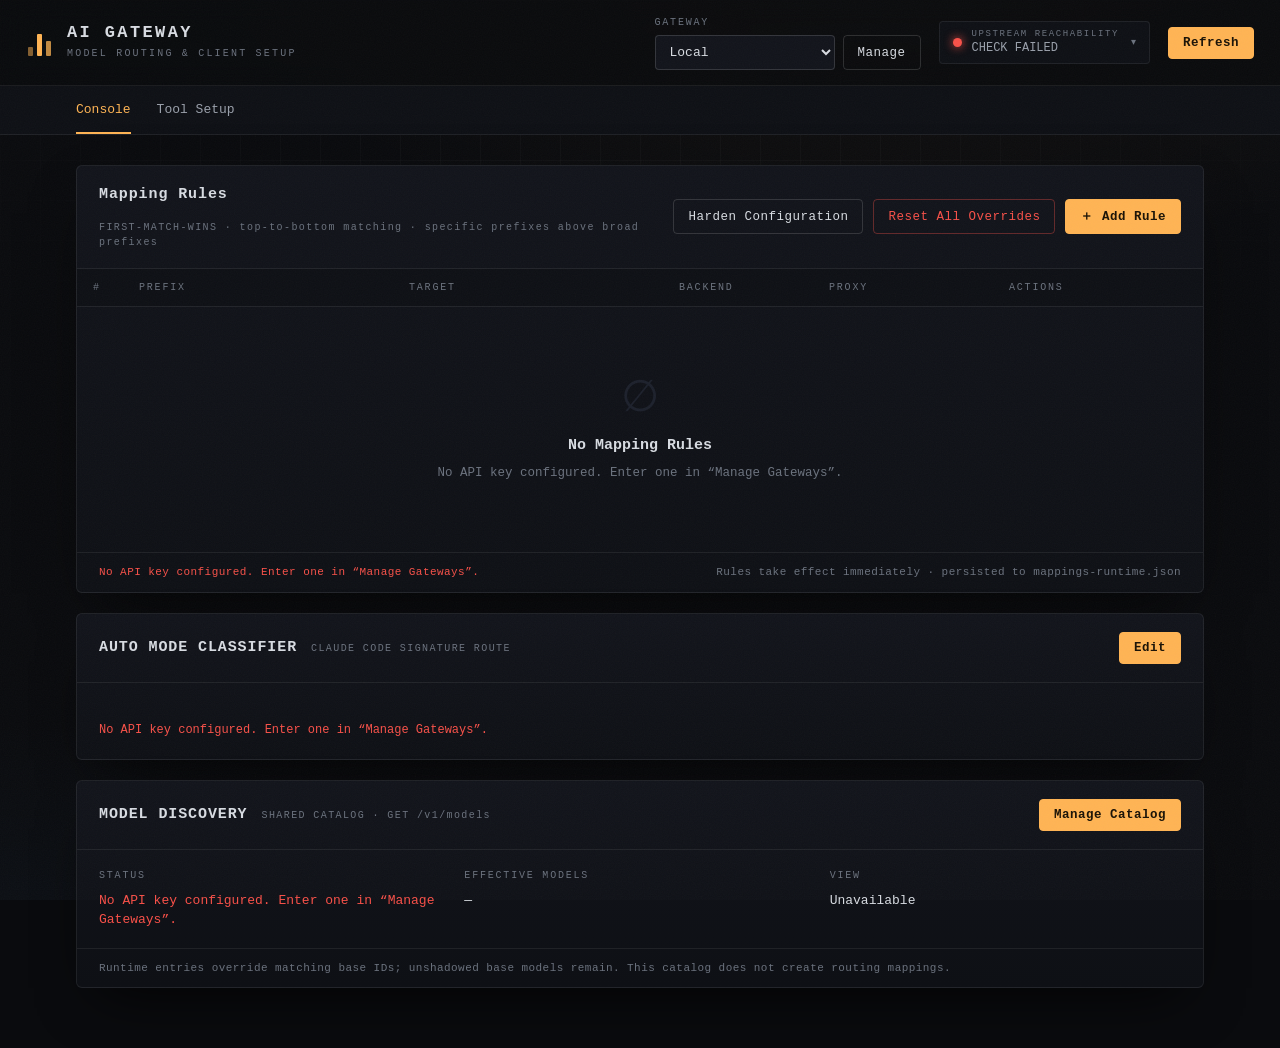
==== index.html @ 93c1cbc1 "feat: add dynamic English tool setup documentation" ====
<!DOCTYPE html>
<html lang="en">
<head>
  <meta charset="UTF-8" />
  <meta name="viewport" content="width=device-width, initial-scale=1.0" />
  <title>AI Gateway · Runtime Mappings</title>
  <link rel="stylesheet" href="styles.css" />
</head>
<body>
  <div class="grain" aria-hidden="true"></div>

  <!-- ══════════════ TOP BAR ══════════════ -->
  <header class="topbar">
    <a class="brand" href="index.html" aria-label="AI Gateway Console">
      <div class="brand-mark" aria-hidden="true">
        <span class="mark-dot"></span><span class="mark-dot"></span><span class="mark-dot"></span>
      </div>
      <div class="brand-text">
        <span class="brand-title">AI&nbsp;GATEWAY</span>
        <span class="brand-sub">MODEL ROUTING &amp; CLIENT SETUP</span>
      </div>
    </a>

    <div class="topbar-right">
      <div class="gw-field">
        <label class="field-label" for="gateway-select">GATEWAY</label>
        <div class="gw-control">
          <select id="gateway-select" aria-label="Current gateway"></select>
          <button id="manage-gateways-btn" class="btn btn-ghost" title="Manage gateway list">Manage</button>
        </div>
      </div>

      <div class="health" id="health" title="Click to view backend network reachability">
        <span class="led led-idle" id="health-led"></span>
        <div class="health-meta">
          <span class="health-label">UPSTREAM REACHABILITY</span>
          <span class="health-text" id="health-text">—</span>
        </div>
        <span class="health-chevron" aria-hidden="true">▾</span>
      </div>

      <button id="refresh-btn" class="btn btn-primary" title="Reload rules and health status">Refresh</button>
    </div>
  </header>

  <nav class="site-nav" aria-label="Main navigation">
    <div class="site-nav-links">
      <a href="index.html" aria-current="page">Console</a>
      <a href="tool-setup.html">Tool Setup</a>
    </div>
  </nav>

  <!-- ══════════════ MAIN ══════════════ -->
  <main class="wrap">
    <section class="panel">
      <div class="panel-head">
        <div class="panel-title">
          <h2>Mapping Rules</h2>
          <span class="panel-hint">FIRST-MATCH-WINS · top-to-bottom matching · specific prefixes above broad prefixes</span>
        </div>
        <div class="panel-actions">
          <button id="harden-btn" class="btn btn-ghost" title="Export the current effective rules as an appsettings snippet for the base configuration">Harden Configuration</button>
          <button id="reset-btn" class="btn btn-danger-ghost" title="Clear all runtime overrides and fall back to base defaults">Reset All Overrides</button>
          <button id="add-btn" class="btn btn-primary">＋ Add Rule</button>
        </div>
      </div>

      <div class="table-wrap">
        <table class="rules-table">
          <thead>
            <tr>
              <th class="col-idx">#</th>
              <th class="col-prefix">PREFIX</th>
              <th class="col-target">TARGET</th>
              <th class="col-backend">BACKEND</th>
              <th class="col-proxy">PROXY</th>
              <th class="col-actions">ACTIONS</th>
            </tr>
          </thead>
          <tbody id="rules-body"></tbody>
        </table>

        <div class="empty" id="empty-state" hidden>
          <div class="empty-glyph" aria-hidden="true">∅</div>
          <p class="empty-title">No Mapping Rules</p>
          <p class="empty-sub" id="empty-sub">Click “Add Rule” to begin, or select / add a gateway in the top-right corner.</p>
        </div>
      </div>

      <footer class="panel-foot">
        <span id="foot-status">Disconnected</span>
        <span class="foot-note">Rules take effect immediately · persisted to mappings-runtime.json</span>
      </footer>
    </section>

    <section class="panel classifier-panel">
      <div class="panel-head">
        <div class="panel-title">
          <h2>AUTO MODE CLASSIFIER</h2>
          <span class="panel-hint">CLAUDE CODE SIGNATURE ROUTE</span>
        </div>
        <div class="panel-actions">
          <button id="classifier-reset-btn" class="btn btn-ghost" hidden>Restore Default</button>
          <button id="classifier-edit-btn" class="btn btn-primary">Edit</button>
        </div>
      </div>
      <div class="classifier-body" id="classifier-body">
        <div class="classifier-loading">Loading…</div>
      </div>
    </section>

    <section class="panel model-discovery-panel" aria-labelledby="model-discovery-panel-title">
      <div class="panel-head">
        <div class="panel-title">
          <h2 id="model-discovery-panel-title">MODEL DISCOVERY</h2>
          <span class="panel-hint">SHARED CATALOG · GET /v1/models</span>
        </div>
        <button id="model-discovery-btn" class="btn btn-primary">Manage Catalog</button>
      </div>
      <div class="model-discovery-summary" id="model-discovery-summary" aria-live="polite">
        <div class="model-discovery-metric">
          <span class="field-label">STATUS</span>
          <span id="model-discovery-summary-status" class="model-discovery-state loading">Loading…</span>
        </div>
        <div class="model-discovery-metric">
          <span class="field-label">EFFECTIVE MODELS</span>
          <span id="model-discovery-summary-count" class="model-discovery-value">—</span>
        </div>
        <div class="model-discovery-metric">
          <span class="field-label">VIEW</span>
          <span id="model-discovery-summary-source" class="model-discovery-value">Loading</span>
        </div>
      </div>
      <footer class="panel-foot">
        <span id="model-discovery-summary-note">Runtime entries override matching base IDs; unshadowed base models remain. This catalog does not create routing mappings.</span>
      </footer>
    </section>
  </main>

  <!-- ══════════════ CLASSIFIER MODAL ══════════════ -->
  <div class="modal" id="classifier-modal" hidden>
    <div class="modal-backdrop" data-close="classifier-modal"></div>
    <div class="modal-card" role="dialog" aria-modal="true" aria-labelledby="classifier-modal-title">
      <div class="modal-head">
        <h3 id="classifier-modal-title">Edit Auto Mode Classifier</h3>
        <button class="modal-close" data-close="classifier-modal" aria-label="Close">×</button>
      </div>
      <form id="classifier-form" novalidate>
        <div class="form-field">
          <label class="field-label" for="f-classifier-target">TARGET</label>
          <input id="f-classifier-target" type="text" autocomplete="off" spellcheck="false"
                 placeholder="e.g. deepseek/deepseek-v4-flash" />
          <p class="field-hint">Enter the classifier route model. Leave blank to disable the independent classifier route.</p>
        </div>
        <div class="form-field">
          <label class="field-label" for="f-classifier-backend">BACKEND</label>
          <select id="f-classifier-backend" aria-label="Classifier backend"></select>
          <p class="field-hint">Choose the named backend that receives classifier requests.</p>
        </div>
        <div class="form-field">
          <label class="field-label" for="f-classifier-proxy">PROXY SERVER</label>
          <select id="f-classifier-proxy" aria-label="Classifier proxy server"></select>
          <p class="field-hint">Inherit leaves the proxy undecided; Direct explicitly disables proxy inheritance; a selected name uses that proxy.</p>
        </div>
        <div class="form-error" id="classifier-form-error" hidden></div>
        <div class="modal-actions">
          <button type="button" class="btn btn-ghost" data-close="classifier-modal">Cancel</button>
          <button type="submit" class="btn btn-primary" id="classifier-submit">Save</button>
        </div>
      </form>
    </div>
  </div>

  <!-- ══════════════ MODEL DISCOVERY MODAL ══════════════ -->
  <div class="modal" id="model-discovery-modal" hidden>
    <div class="modal-backdrop" data-close="model-discovery-modal"></div>
    <div class="modal-card modal-wide model-discovery-card" role="dialog" aria-modal="true" aria-labelledby="model-discovery-title">
      <div class="modal-head">
        <h3 id="model-discovery-title">Model Discovery Catalog</h3>
        <button class="modal-close" data-close="model-discovery-modal" aria-label="Close">×</button>
      </div>
      <div class="model-discovery-body">
        <div class="model-discovery-toolbar">
          <div>
            <span class="field-label">MODEL DISCOVERY</span>
            <p class="field-hint">Manage the shared model catalog returned by <code>GET /v1/models</code>.</p>
          </div>
          <label class="toggle-field" for="model-discovery-enabled">
            <input id="model-discovery-enabled" type="checkbox" />
            <span>Enabled</span>
          </label>
        </div>
        <div class="model-discovery-status" id="model-discovery-status" role="status" hidden></div>
        <div class="form-error" id="model-discovery-error" role="alert" hidden></div>
        <div class="model-discovery-list" id="model-discovery-list"></div>
        <button type="button" class="btn btn-ghost model-discovery-add" id="model-discovery-add">＋ Add Model</button>
        <p class="model-discovery-note">Saving this list stores every displayed model as a runtime entry. Runtime entries override matching base IDs (case-insensitive); removing a row here does not hide a matching base model. Later base-config changes to listed IDs will be masked until you restore the base configuration. Model discovery does not create routing mappings.</p>
        <p class="model-discovery-note">Created at uses your local date and time (<code>YYYY-MM-DDTHH:mm</code>). Use the picker or enter the value manually. Leave it blank to use the current date and time when saving.</p>
      </div>
      <div class="modal-actions model-discovery-actions">
        <button type="button" class="btn btn-danger-ghost" id="model-discovery-restore">Restore Base Configuration</button>
        <div class="model-discovery-action-right">
          <button type="button" class="btn btn-ghost" data-close="model-discovery-modal">Cancel</button>
          <button type="button" class="btn btn-primary" id="model-discovery-save">Save Catalog</button>
        </div>
      </div>
    </div>
  </div>

  <!-- ══════════════ RULE MODAL (Add / Edit) ══════════════ -->
  <div class="modal" id="rule-modal" hidden>
    <div class="modal-backdrop" data-close="rule-modal"></div>
    <div class="modal-card" role="dialog" aria-modal="true" aria-labelledby="rule-modal-title">
      <div class="modal-head">
        <h3 id="rule-modal-title">Add Rule</h3>
        <button class="modal-close" data-close="rule-modal" aria-label="Close">×</button>
      </div>
      <form id="rule-form" novalidate>
        <div class="form-field">
          <label class="field-label" for="f-prefix">PREFIX <span class="req">*</span></label>
          <input id="f-prefix" name="prefix" type="text" autocomplete="off" spellcheck="false"
                 placeholder="claude-haiku" />
          <p class="field-hint">Model name prefix, case-insensitive; leave blank to match everything (catch-all, must be last).</p>
        </div>
        <div class="form-field">
          <label class="field-label" for="f-target">TARGET</label>
          <input id="f-target" name="target" type="text" autocomplete="off" spellcheck="false"
                 placeholder="deepseek/deepseek-v4-pro (leave blank = no rewrite)" />
          <p class="field-hint">Target model name to rewrite; leave blank to match the prefix without changing the original model name.</p>
        </div>
        <div class="form-field">
          <label class="field-label" for="f-backend">BACKEND</label>
          <select id="f-backend" name="backend" aria-label="Mapping backend"></select>
          <p class="field-hint">Choose a named backend. If omitted by the backend, the effective default is openrouter.</p>
        </div>
        <div class="form-field">
          <label class="field-label" for="f-proxy">PROXY SERVER</label>
          <select id="f-proxy" name="proxyServer" aria-label="Mapping proxy server"></select>
          <p class="field-hint">Inherit leaves the proxy undecided; Direct explicitly disables proxy inheritance; a selected name must exist in the ProxyServers configuration.</p>
        </div>
        <div class="form-field">
          <label class="field-label" for="f-index">Position INDEX</label>
          <input id="f-index" name="index" type="number" min="1" step="1" autocomplete="off"
                 inputmode="numeric" placeholder="Leave blank = keep position / append to end" />
          <p class="field-hint" id="f-index-hint">1-based, corresponding to the # column; enter a number to move the rule there when saved. First-match-wins applies top to bottom: put a more specific Prefix before a broader Prefix. An empty prefix (catch-all) is always placed last.</p>
        </div>
        <div class="form-error" id="rule-form-error" hidden></div>
        <div class="modal-actions">
          <button type="button" class="btn btn-ghost" data-close="rule-modal">Cancel</button>
          <button type="submit" class="btn btn-primary" id="rule-submit">Save</button>
        </div>
      </form>
    </div>
  </div>

  <!-- ══════════════ GATEWAY MODAL ══════════════ -->
  <div class="modal" id="gateway-modal" hidden>
    <div class="modal-backdrop" data-close="gateway-modal"></div>
    <div class="modal-card modal-wide" role="dialog" aria-modal="true" aria-labelledby="gateway-modal-title">
      <div class="modal-head">
        <h3 id="gateway-modal-title">Manage Gateways</h3>
        <button class="modal-close" data-close="gateway-modal" aria-label="Close">×</button>
      </div>

      <div class="gw-list" id="gw-list"></div>

      <div class="gw-form" id="gw-form">
        <div class="gw-form-row">
          <div class="form-field">
            <label class="field-label" for="g-name">Name</label>
            <input id="g-name" type="text" autocomplete="off" placeholder="Local development" />
          </div>
          <div class="form-field gw-url">
            <label class="field-label" for="g-baseUrl">BASE URL</label>
            <input id="g-baseUrl" type="text" autocomplete="off" spellcheck="false"
                   placeholder="http://localhost:4000" />
          </div>
        </div>
        <div class="form-field">
          <label class="field-label" for="g-apiKey">API KEY (x-admin-key)</label>
          <input id="g-apiKey" type="password" autocomplete="off" placeholder="sk-admin-xxx" />
        </div>
        <div class="form-error" id="gw-form-error" hidden></div>
        <div class="modal-actions">
          <button type="button" class="btn btn-ghost" id="gw-cancel-edit" hidden>Cancel Edit</button>
          <button type="button" class="btn btn-primary" id="gw-save">Save Gateway</button>
        </div>
      </div>
    </div>
  </div>

  <!-- ══════════════ CONFIRM MODAL ══════════════ -->
  <div class="modal" id="confirm-modal" hidden>
    <div class="modal-backdrop" data-close="confirm-modal"></div>
    <div class="modal-card" role="alertdialog" aria-modal="true" aria-labelledby="confirm-title">
      <div class="modal-head">
        <h3 id="confirm-title">Confirm Action</h3>
        <button class="modal-close" data-close="confirm-modal" aria-label="Close">×</button>
      </div>
      <p class="confirm-body" id="confirm-body"></p>
      <div class="modal-actions">
        <button type="button" class="btn btn-ghost" data-close="confirm-modal">Cancel</button>
        <button type="button" class="btn btn-danger" id="confirm-ok">Confirm</button>
      </div>
    </div>
  </div>

  <!-- ══════════════ HARDEN MODAL (Export base snippet) ══════════════ -->
  <div class="modal" id="harden-modal" hidden>
    <div class="modal-backdrop" data-close="harden-modal"></div>
    <div class="modal-card modal-wide" role="dialog" aria-modal="true" aria-labelledby="harden-title">
      <div class="modal-head">
        <h3 id="harden-title">Harden Configuration · ModelMapping</h3>
        <button class="modal-close" data-close="harden-modal" aria-label="Close">×</button>
      </div>
      <div class="harden-body">
        <p class="harden-hint" id="harden-hint-json">Paste the complete configuration below into <code>appsettings.json</code>. It includes <code>ModelMapping</code>, <code>Classifier</code>, and the selected gateway’s complete effective <code>ModelDiscovery</code> catalog. After restarting the gateway, it becomes the base default. Then use “Reset All Overrides” on the main panel to clear runtime settings.</p>
        <p class="harden-hint" id="harden-hint-env" hidden>Paste the complete snippet below into the docker-compose service’s <code>environment:</code> section. It includes <code>ModelMapping__Rules__*</code>, <code>Classifier__Target/Backend/ProxyServer</code>, and <code>ModelDiscovery__Enabled</code> / <code>ModelDiscovery__Models__*</code>. Restart the container to apply it.</p>
        <div class="seg" role="tablist" aria-label="Configuration format">
          <button type="button" class="seg-btn active" id="harden-fmt-json" aria-pressed="true">appsettings.json</button>
          <button type="button" class="seg-btn" id="harden-fmt-env" aria-pressed="false">docker-compose env</button>
        </div>
        <textarea id="harden-output" class="harden-output" readonly spellcheck="false" aria-label="Exported configuration snippet"></textarea>
      </div>
      <div class="modal-actions">
        <button type="button" class="btn btn-ghost" data-close="harden-modal">Close</button>
        <button type="button" class="btn btn-ghost" id="harden-copy">Copy</button>
        <button type="button" class="btn btn-primary" id="harden-download">Download .json</button>
      </div>
    </div>
  </div>

  <!-- ══════════════ UPSTREAM REACHABILITY MODAL ══════════════ -->
  <div class="modal" id="proxy-modal" hidden>
    <div class="modal-backdrop" data-close="proxy-modal"></div>
    <div class="modal-card modal-wide" role="dialog" aria-modal="true" aria-labelledby="proxy-modal-title">
      <div class="modal-head">
        <h3 id="proxy-modal-title">Upstream Network Reachability</h3>
        <button class="modal-close" data-close="proxy-modal" aria-label="Close">×</button>
      </div>
      <div class="proxy-body">
        <p class="health-note">Each configured backend is checked independently with an HTTP HEAD request. Any HTTP response means the upstream is network-reachable; this does not verify credentials, API compatibility, model availability, or inference.</p>
        <section class="health-section" aria-labelledby="backend-health-title">
          <h4 id="backend-health-title">Backend Upstreams</h4>
          <div class="health-error" id="backend-health-error" role="status" hidden></div>
          <div class="health-table-wrap">
            <table class="rules-table proxy-table backend-health-table">
              <thead>
                <tr>
                  <th>BACKEND</th>
                  <th>UPSTREAM URL</th>
                  <th class="col-status">NETWORK</th>
                  <th class="col-latency">LATENCY</th>
                  <th class="col-error">ERROR</th>
                </tr>
              </thead>
              <tbody id="backend-health-body"></tbody>
            </table>
          </div>
          <div class="empty" id="backend-health-empty" hidden>
            <p class="empty-title">No backend results</p>
            <p class="empty-sub" id="backend-health-empty-sub">No backends are configured for network reachability checks.</p>
          </div>
        </section>
        <section class="health-section proxy-health-section" aria-labelledby="proxy-health-title">
          <h4 id="proxy-health-title">Proxy Server Health</h4>
          <p class="health-note">Independent connectivity checks for configured ProxyServers; these results are separate from backend upstream reachability.</p>
          <div class="health-table-wrap">
            <table class="rules-table proxy-table">
              <thead>
                <tr>
                  <th>Name</th>
                  <th class="col-status">STATUS</th>
                  <th class="col-latency">LATENCY</th>
                  <th class="col-error">ERROR</th>
                </tr>
              </thead>
              <tbody id="proxy-body"></tbody>
            </table>
          </div>
          <div class="empty" id="proxy-empty" hidden>
            <div class="empty-glyph" aria-hidden="true">∅</div>
            <p class="empty-title">No proxy servers to test</p>
            <p class="empty-sub" id="proxy-empty-sub"></p>
          </div>
        </section>
      </div>
      <div class="modal-actions">
        <button type="button" class="btn btn-ghost" data-close="proxy-modal">Close</button>
        <button type="button" class="btn btn-primary" id="proxy-refresh-btn">Test Again</button>
      </div>
    </div>
  </div>

  <!-- ══════════════ TOASTS ══════════════ -->
  <div class="toast-stack" id="toast-stack" aria-live="polite"></div>

  <script type="module" src="app.js"></script>
</body>
</html>
---- styles.css ----
/* ═══════════════════════════════════════════════════════════
   AI GATEWAY · RUNTIME MAPPING CONSOLE
   Dark industrial control-panel theme · zero-dependency
   ═══════════════════════════════════════════════════════════ */

:root {
  color-scheme: dark;
  /* palette */
  --bg:            #0a0b0e;
  --bg-elev:       #0e1015;
  --panel:         #12141b;
  --panel-2:       #171a23;
  --panel-3:       #1d212c;
  --border:        rgba(255, 255, 255, 0.07);
  --border-strong: rgba(255, 255, 255, 0.14);

  --text:      #d8dce2;
  --text-dim:  #9aa0ab;
  --muted:     #6b727e;

  --amber:      #ffb454;
  --amber-deep: #f59e0b;
  --amber-dim:  rgba(255, 180, 84, 0.12);
  --green:      #3fb950;
  --green-dim:  rgba(63, 185, 80, 0.14);
  --red:        #f85149;
  --red-dim:    rgba(248, 81, 73, 0.14);
  --blue:       #58a6ff;

  /* type */
  --mono: "JetBrains Mono", "Cascadia Code", "IBM Plex Mono", "SF Mono",
          Consolas, "Liberation Mono", Menlo, monospace;

  --radius: 6px;
  --radius-sm: 4px;
  --gap: 20px;

  --shadow: 0 24px 60px -24px rgba(0, 0, 0, 0.9);
}

* { box-sizing: border-box; }

html, body {
  margin: 0;
  padding: 0;
  height: 100%;
}

body {
  background: var(--bg);
  color: var(--text);
  font-family: var(--mono);
  font-size: 14px;
  line-height: 1.5;
  -webkit-font-smoothing: antialiased;
  text-rendering: optimizeLegibility;
  overflow-x: hidden;
}

/* ── atmosphere: grid + grain ─────────────────────────────── */
body::before {
  content: "";
  position: fixed;
  inset: 0;
  z-index: -2;
  background:
    radial-gradient(1200px 600px at 70% -10%, rgba(255, 180, 84, 0.05), transparent 60%),
    radial-gradient(900px 500px at 0% 110%, rgba(88, 166, 255, 0.04), transparent 55%),
    var(--bg);
}

body::after {
  content: "";
  position: fixed;
  inset: 0;
  z-index: -1;
  pointer-events: none;
  background-image:
    linear-gradient(rgba(255, 255, 255, 0.022) 1px, transparent 1px),
    linear-gradient(90deg, rgba(255, 255, 255, 0.022) 1px, transparent 1px);
  background-size: 40px 40px;
  mask-image: radial-gradient(ellipse 90% 70% at 50% 0%, #000 30%, transparent 80%);
}

.grain {
  position: fixed;
  inset: 0;
  z-index: 100;
  pointer-events: none;
  opacity: 0.035;
  background-image: url("data:image/svg+xml,%3Csvg xmlns='http://www.w3.org/2000/svg' width='160' height='160'%3E%3Cfilter id='n'%3E%3CfeTurbulence type='fractalNoise' baseFrequency='0.85' numOctaves='2' stitchTiles='stitch'/%3E%3C/filter%3E%3Crect width='100%25' height='100%25' filter='url(%23n)'/%3E%3C/svg%3E");
}

/* ══════════════ TOP BAR ══════════════ */
.topbar {
  min-height: 86px;
  position: sticky;
  top: 0;
  z-index: 20;
  display: flex;
  align-items: center;
  justify-content: space-between;
  gap: var(--gap);
  padding: 14px 26px;
  background: rgba(10, 11, 14, 0.82);
  backdrop-filter: blur(12px);
  border-bottom: 1px solid var(--border);
}

.brand { display: flex; align-items: center; gap: 14px; color: var(--text); text-decoration: none; }
.brand-text { display: flex; flex-direction: column; gap: 3px; }
.page-context { font-size: 12px; color: var(--text-dim); }

/* Page navigation is separate from gateway-specific actions. */
.site-nav {
  background: var(--bg-elev);
  border-bottom: 1px solid var(--border);
}
.site-nav-links {
  display: flex;
  gap: 26px;
  max-width: 1180px;
  margin: 0 auto;
  padding: 0 26px;
}
.site-nav a {
  display: block;
  padding: 14px 0 12px;
  border-bottom: 2px solid transparent;
  color: var(--text-dim);
  font-size: 13px;
  text-decoration: none;
}
.site-nav a:hover { color: var(--text); }
.site-nav a[aria-current="page"] { color: var(--amber); border-bottom-color: var(--amber); }
.site-nav a:focus-visible, .brand:focus-visible { outline: 2px solid var(--amber); outline-offset: 4px; }

.brand-mark {
  display: grid;
  grid-template-columns: repeat(3, 5px);
  gap: 4px;
  align-items: end;
  height: 26px;
  padding: 0 2px;
}
.mark-dot {
  width: 5px;
  height: 5px;
  border-radius: 1px;
  background: var(--amber);
}
.mark-dot:nth-child(1) { height: 9px; opacity: 0.5; }
.mark-dot:nth-child(2) { height: 22px; }
.mark-dot:nth-child(3) { height: 15px; opacity: 0.75; }

.brand-title {
  margin: 0;
  font-size: 17px;
  font-weight: 700;
  letter-spacing: 0.14em;
  line-height: 1.1;
}
.brand-sub {
  font-size: 10px;
  letter-spacing: 0.22em;
  color: var(--muted);
}

.topbar-right { display: flex; align-items: center; gap: 18px; flex-wrap: wrap; }

.gw-field { display: flex; flex-direction: column; gap: 5px; }
.gw-control { display: flex; gap: 8px; }

.field-label {
  font-size: 10px;
  letter-spacing: 0.18em;
  color: var(--muted);
  text-transform: uppercase;
}
.req { color: var(--amber); }

select, input {
  font-family: var(--mono);
  font-size: 13px;
  color: var(--text);
  background: var(--panel);
  border: 1px solid var(--border-strong);
  border-radius: var(--radius-sm);
  padding: 8px 10px;
  outline: none;
  transition: border-color 0.15s ease, box-shadow 0.15s ease, background 0.15s ease;
}
select:hover, input:hover { border-color: rgba(255, 255, 255, 0.24); }
select:focus, input:focus {
  border-color: var(--amber);
  box-shadow: 0 0 0 3px var(--amber-dim);
}
input::placeholder { color: var(--muted); }

#gateway-select { min-width: 180px; cursor: pointer; }

/* ── buttons ── */
.btn {
  font-family: var(--mono);
  font-size: 12.5px;
  letter-spacing: 0.04em;
  padding: 8px 14px;
  border-radius: var(--radius-sm);
  border: 1px solid var(--border-strong);
  background: var(--panel-2);
  color: var(--text);
  cursor: pointer;
  white-space: nowrap;
  transition: transform 0.08s ease, background 0.15s ease, border-color 0.15s ease, color 0.15s ease;
}
.btn:hover { border-color: rgba(255, 255, 255, 0.3); background: var(--panel-3); }
.btn:active { transform: translateY(1px); }
.btn:disabled { opacity: 0.4; cursor: not-allowed; }

.btn-primary {
  background: var(--amber);
  border-color: var(--amber);
  color: #1a1206;
  font-weight: 600;
}
.btn-primary:hover { background: #ffc273; border-color: #ffc273; }

.btn-ghost { background: transparent; }

.btn-danger {
  background: var(--red);
  border-color: var(--red);
  color: #fff;
  font-weight: 600;
}
.btn-danger:hover { background: #ff6a63; border-color: #ff6a63; }

.btn-danger-ghost {
  background: transparent;
  color: var(--red);
  border-color: rgba(248, 81, 73, 0.35);
}
.btn-danger-ghost:hover { background: var(--red-dim); border-color: var(--red); }

/* ── health LED ── */
.health {
  display: flex;
  align-items: center;
  gap: 10px;
  padding: 7px 13px;
  border: 1px solid var(--border);
  border-radius: var(--radius-sm);
  background: var(--bg-elev);
  cursor: pointer;
  transition: border-color 0.15s ease, background 0.15s ease;
}
.health:hover { border-color: var(--amber); background: var(--panel); }
.health-meta { display: flex; flex-direction: column; line-height: 1.25; }
.health-label { font-size: 9px; letter-spacing: 0.18em; color: var(--muted); }
.health-text { font-size: 12px; color: var(--text-dim); }
.health-chevron { color: var(--muted); font-size: 10px; margin-left: 2px; transition: color 0.15s ease; }
.health:hover .health-chevron { color: var(--amber); }

.led {
  width: 9px;
  height: 9px;
  border-radius: 50%;
  background: var(--muted);
  box-shadow: 0 0 0 0 rgba(0, 0, 0, 0);
  flex: 0 0 auto;
}
.led-idle { background: var(--muted); }
.led-ok {
  background: var(--green);
  box-shadow: 0 0 10px 0 var(--green);
}
.led-bad {
  background: var(--red);
  box-shadow: 0 0 10px 0 var(--red);
  animation: ledPulse 1.2s ease-in-out infinite;
}
@keyframes ledPulse { 50% { opacity: 0.35; } }

/* ══════════════ MAIN PANEL ══════════════ */
.wrap {
  max-width: 1180px;
  margin: 0 auto;
  padding: 30px 26px 60px;
  animation: fadeUp 0.5s ease both;
}

.panel {
  background: linear-gradient(180deg, var(--panel), var(--bg-elev));
  border: 1px solid var(--border);
  border-radius: var(--radius);
  box-shadow: var(--shadow);
  overflow: hidden;
}

.panel-head {
  display: flex;
  align-items: center;
  justify-content: space-between;
  gap: 16px;
  padding: 18px 22px;
  border-bottom: 1px solid var(--border);
}
.panel-title { display: flex; align-items: baseline; gap: 14px; flex-wrap: wrap; }
.panel-title h2 { margin: 0; font-size: 15px; font-weight: 600; letter-spacing: 0.06em; }
.panel-hint { font-size: 10px; letter-spacing: 0.14em; color: var(--muted); }
.panel-actions { display: flex; gap: 10px; }

/* ── classifier ── */
.classifier-panel { margin-top: 20px; }
.model-discovery-panel { margin-top: 20px; }
.classifier-body { padding: 20px 22px; }
.classifier-status { display: inline-flex; align-items: center; gap: 9px; font-size: 11px; letter-spacing: 0.14em; }
.classifier-status.enabled { color: var(--green); }
.classifier-status.disabled { color: var(--muted); }
.classifier-grid { display: grid; grid-template-columns: repeat(4, minmax(0, 1fr)); gap: 16px; margin-top: 18px; }
.classifier-item { min-width: 0; }
.classifier-value { margin-top: 6px; color: var(--text); overflow-wrap: anywhere; }
.classifier-item:nth-child(2) .classifier-value { color: var(--blue); }
.classifier-note, .classifier-loading, .classifier-error { margin: 18px 0 0; color: var(--muted); font-size: 12px; }
.classifier-error { color: var(--red); }

/* ── table ── */
.table-wrap { position: relative; }
.rules-table { width: 100%; border-collapse: collapse; }

.rules-table thead th {
  position: sticky;
  top: 0;
  text-align: left;
  font-size: 10px;
  letter-spacing: 0.18em;
  color: var(--muted);
  font-weight: 500;
  padding: 11px 16px;
  background: var(--bg-elev);
  border-bottom: 1px solid var(--border);
}
.rules-table tbody td {
  padding: 13px 16px;
  border-bottom: 1px solid var(--border);
  vertical-align: middle;
}
.rules-table tbody tr:last-child td { border-bottom: none; }

.rules-table tbody tr {
  animation: fadeUp 0.35s ease both;
  transition: background 0.12s ease;
}
.rules-table tbody tr:hover { background: rgba(255, 255, 255, 0.025); }

.col-idx { width: 46px; color: var(--muted); }
.col-actions { width: 210px; text-align: right; }
.col-backend { width: 150px; color: var(--amber); }
.col-proxy { width: 180px; }

.cell-prefix {
  font-weight: 600;
  color: var(--text);
  letter-spacing: 0.02em;
}
.cell-target { color: var(--blue); }
.cell-mono { font-family: var(--mono); font-size: 13px; }

.proxy-none { color: var(--muted); }

.badge {
  display: inline-block;
  font-size: 10px;
  letter-spacing: 0.1em;
  padding: 2px 7px;
  border-radius: 3px;
  border: 1px solid;
  vertical-align: 1px;
}
.badge-catchall { color: var(--amber); border-color: rgba(255, 180, 84, 0.4); background: var(--amber-dim); }

/* row actions */
.row-actions { display: flex; gap: 8px; justify-content: flex-end; }
.link-btn {
  font-family: var(--mono);
  font-size: 12.5px;
  background: none;
  border: none;
  color: var(--text-dim);
  cursor: pointer;
  padding: 3px 6px;
  border-radius: 3px;
  transition: color 0.12s ease, background 0.12s ease;
}
.link-btn:hover { color: var(--amber); background: var(--amber-dim); }
.link-btn.danger:hover { color: var(--red); background: var(--red-dim); }

/* row reorder controls */
.reorder-group { display: inline-flex; gap: 2px; }
.reorder-btn {
  font-family: var(--mono);
  font-size: 12px;
  line-height: 1;
  background: none;
  border: none;
  color: var(--muted);
  cursor: pointer;
  padding: 3px 5px;
  border-radius: 3px;
  transition: color 0.12s ease, background 0.12s ease;
}
.reorder-btn:hover:not(:disabled) { color: var(--amber); background: var(--amber-dim); }
.reorder-btn:disabled { opacity: 0.22; cursor: not-allowed; }

/* ── empty state ── */
.empty { text-align: center; padding: 70px 20px; }
.empty-glyph {
  font-size: 44px;
  color: var(--panel-3);
  line-height: 1;
  margin-bottom: 14px;
}
.empty-title { margin: 0 0 6px; font-size: 15px; font-weight: 600; }
.empty-sub { margin: 0; font-size: 12.5px; color: var(--muted); }

/* ── panel foot ── */
.panel-foot {
  display: flex;
  align-items: center;
  justify-content: space-between;
  gap: 14px;
  padding: 11px 22px;
  border-top: 1px solid var(--border);
  font-size: 11px;
  color: var(--muted);
  letter-spacing: 0.04em;
}
#foot-status { color: var(--text-dim); }
#foot-status.online { color: var(--green); }
#foot-status.offline { color: var(--red); }

/* ══════════════ MODALS ══════════════ */
.modal { position: fixed; inset: 0; z-index: 60; display: flex; align-items: center; justify-content: center; padding: 20px; }
.modal[hidden] { display: none; }

.modal-backdrop {
  position: absolute;
  inset: 0;
  background: rgba(4, 5, 8, 0.72);
  backdrop-filter: blur(4px);
  animation: fadeIn 0.18s ease both;
}

.modal-card {
  position: relative;
  width: 460px;
  max-width: 100%;
  max-height: calc(100vh - 40px);
  overflow-y: auto;
  background: var(--panel);
  border: 1px solid var(--border-strong);
  border-radius: var(--radius);
  box-shadow: var(--shadow);
  padding: 0;
  animation: modalIn 0.22s cubic-bezier(0.2, 0.9, 0.3, 1) both;
}
.modal-wide { width: 620px; }
#proxy-modal .modal-wide { width: 1040px; }
.model-discovery-card { width: 780px; }
.model-discovery-panel .panel-head { align-items: center; }
.model-discovery-summary { display: grid; grid-template-columns: repeat(3, minmax(0, 1fr)); gap: 14px; padding: 18px 22px; }
.model-discovery-metric { display: flex; flex-direction: column; gap: 8px; min-width: 0; }
.model-discovery-state, .model-discovery-value { font-size: 13px; color: var(--text); }
.model-discovery-state.enabled { color: var(--green); }
.model-discovery-state.disabled { color: var(--muted); }
.model-discovery-state.error { color: var(--red); }
.model-discovery-panel .panel-foot { justify-content: flex-start; }
.model-discovery-panel .panel-foot > span { max-width: 100%; }
@media (max-width: 640px) {
  .model-discovery-summary { grid-template-columns: minmax(0, 1fr); gap: 12px; }
}

.modal-head {
  display: flex;
  align-items: center;
  justify-content: space-between;
  padding: 16px 20px;
  border-bottom: 1px solid var(--border);
}
.modal-head h3 { margin: 0; font-size: 14px; font-weight: 600; letter-spacing: 0.06em; }
.modal-close {
  background: none;
  border: none;
  color: var(--muted);
  font-size: 22px;
  line-height: 1;
  cursor: pointer;
  padding: 0 4px;
  transition: color 0.12s ease;
}
.modal-close:hover { color: var(--text); }

.modal-actions {
  display: flex;
  justify-content: flex-end;
  gap: 10px;
  padding: 16px 20px;
  border-top: 1px solid var(--border);
}

form { padding: 20px; }

.form-field { margin-bottom: 16px; display: flex; flex-direction: column; gap: 6px; }
.form-field:last-of-type { margin-bottom: 0; }
.field-hint { margin: 0; font-size: 11px; color: var(--muted); line-height: 1.45; }

.form-error {
  margin-top: 14px;
  padding: 10px 12px;
  font-size: 12.5px;
  color: var(--red);
  background: var(--red-dim);
  border: 1px solid rgba(248, 81, 73, 0.3);
  border-radius: var(--radius-sm);
}
.form-error[hidden] { display: none; }

.confirm-body { padding: 20px; margin: 0; font-size: 13px; color: var(--text-dim); line-height: 1.6; }

/* ── model discovery catalog ── */
.model-discovery-body { padding: 20px; }
.model-discovery-toolbar { display: flex; justify-content: space-between; align-items: center; gap: 18px; margin-bottom: 16px; }
.model-discovery-toolbar .field-hint { margin-top: 5px; }
.toggle-field { display: flex; align-items: center; gap: 9px; color: var(--text); font-size: 12px; white-space: nowrap; cursor: pointer; }
.toggle-field input { width: 17px; height: 17px; accent-color: var(--green); }
.model-discovery-status { margin: 0 0 12px; color: var(--muted); font-size: 12px; }
.model-discovery-status[hidden] { display: none; }
.model-discovery-list { display: flex; flex-direction: column; gap: 12px; max-height: min(48vh, 480px); overflow-y: auto; padding: 1px 3px 1px 1px; }
.model-entry { padding: 14px; border: 1px solid var(--border); border-radius: var(--radius-sm); background: var(--bg-elev); }
.model-entry-head { display: flex; align-items: center; justify-content: space-between; gap: 12px; margin-bottom: 12px; color: var(--text-dim); font-size: 12px; }
.model-entry-fields { display: grid; grid-template-columns: repeat(2, minmax(0, 1fr)); gap: 12px; }
.model-entry-field { min-width: 0; display: flex; flex-direction: column; gap: 6px; }
.model-entry-field input { width: 100%; }
.model-entry-field .field-hint { min-height: 1em; }
.model-discovery-add { margin-top: 12px; }
.model-discovery-note { margin: 14px 0 0; padding: 10px 12px; border-left: 2px solid var(--amber); background: var(--amber-dim); color: var(--text-dim); font-size: 11px; line-height: 1.55; }
.model-discovery-empty { padding: 20px 12px; border: 1px dashed var(--border-strong); border-radius: var(--radius-sm); color: var(--muted); text-align: center; font-size: 12px; }
.model-discovery-note code { color: var(--amber); font-family: var(--mono); }
.model-discovery-actions { justify-content: space-between; gap: 12px; }
.model-discovery-action-right { display: flex; gap: 10px; }

@media (max-width: 640px) {
  .model-entry-fields { grid-template-columns: minmax(0, 1fr); }
  .model-discovery-actions { align-items: stretch; flex-direction: column-reverse; }
  .model-discovery-actions > button { align-self: flex-start; }
  .model-discovery-action-right { justify-content: flex-end; }
}

/* ── harden export ── */
.harden-body { padding: 20px; }
.harden-hint { margin: 0 0 12px; font-size: 12.5px; color: var(--text-dim); line-height: 1.6; }
.harden-hint code { color: var(--amber); background: var(--amber-dim); padding: 1px 5px; border-radius: 3px; }
.harden-output {
  width: 100%;
  min-height: 260px;
  resize: vertical;
  font-family: var(--mono);
  font-size: 12px;
  line-height: 1.5;
  color: var(--text);
  background: var(--bg-elev);
  border: 1px solid var(--border-strong);
  border-radius: var(--radius-sm);
  padding: 12px;
  outline: none;
}
.harden-output:focus { border-color: var(--amber); box-shadow: 0 0 0 3px var(--amber-dim); }

/* ── harden format switcher ── */
.seg {
  display: inline-flex;
  margin-bottom: 12px;
  border: 1px solid var(--border-strong);
  border-radius: var(--radius-sm);
  overflow: hidden;
}
.seg-btn {
  font-family: var(--mono);
  font-size: 12px;
  letter-spacing: 0.04em;
  padding: 7px 14px;
  background: var(--panel);
  color: var(--muted);
  border: none;
  cursor: pointer;
  transition: background 0.12s ease, color 0.12s ease;
}
.seg-btn + .seg-btn { border-left: 1px solid var(--border-strong); }
.seg-btn:hover { color: var(--text); }
.seg-btn.active { background: var(--amber-dim); color: var(--amber); }

/* ── upstream reachability ── */
.proxy-body { padding: 0 0 4px; }
.health-note { margin: 0 20px 14px; color: var(--muted); font-size: 11.5px; line-height: 1.6; }
.health-section { padding: 4px 0 14px; }
.health-section h4 { margin: 0 20px 10px; color: var(--text-dim); font-size: 11px; font-weight: 600; letter-spacing: 0.12em; text-transform: uppercase; }
.proxy-health-section { border-top: 1px solid var(--border); padding-top: 16px; }
.proxy-health-section .health-note { margin-bottom: 10px; }
.health-table-wrap { overflow-x: auto; }
.proxy-table .col-status { width: 150px; }
.proxy-table .col-latency { width: 90px; }
.backend-health-table .col-status { width: 130px; }
.backend-health-table .col-latency { width: 80px; }
.backend-upstream { max-width: 320px; overflow-wrap: anywhere; color: var(--blue); font-size: 11.5px; }
.proxy-status { display: inline-flex; align-items: center; gap: 8px; }
.proxy-status .led { width: 8px; height: 8px; }
.proxy-loading { color: var(--muted); padding: 24px 16px; }
.proxy-err, .health-error { color: var(--red); }
.health-error { margin: 0 20px 10px; font-size: 12px; }
.proxy-empty-hint { color: var(--muted); }

/* ── gateway manager ── */
.gw-list { padding: 16px 20px 0; display: flex; flex-direction: column; gap: 10px; }

.gw-item {
  display: flex;
  align-items: center;
  gap: 12px;
  padding: 12px 14px;
  border: 1px solid var(--border);
  border-radius: var(--radius-sm);
  background: var(--bg-elev);
  transition: border-color 0.12s ease;
}
.gw-item.active { border-color: var(--amber); box-shadow: inset 3px 0 0 var(--amber); }
.gw-item-main { flex: 1; min-width: 0; }
.gw-item-name { font-weight: 600; font-size: 13px; }
.gw-item-url { font-size: 11.5px; color: var(--muted); overflow: hidden; text-overflow: ellipsis; white-space: nowrap; }
.gw-item-actions { display: flex; gap: 6px; }
.gw-empty { padding: 8px 2px 4px; color: var(--muted); font-size: 12.5px; }

.gw-form {
  margin-top: 16px;
  padding: 16px 20px;
  border-top: 1px solid var(--border);
  background: var(--bg-elev);
}
.gw-form-row { display: flex; gap: 14px; }
.gw-form-row .form-field { flex: 1; }
.gw-url { flex: 2 !important; }
.gw-form .form-error { margin-bottom: 14px; }

/* ══════════════ TOASTS ══════════════ */
.toast-stack {
  position: fixed;
  right: 22px;
  bottom: 22px;
  z-index: 80;
  display: flex;
  flex-direction: column;
  gap: 10px;
  max-width: 380px;
}
.toast {
  padding: 12px 16px;
  border-radius: var(--radius-sm);
  border: 1px solid var(--border-strong);
  background: var(--panel-2);
  box-shadow: var(--shadow);
  font-size: 12.5px;
  line-height: 1.5;
  animation: toastIn 0.22s cubic-bezier(0.2, 0.9, 0.3, 1) both;
  border-left: 3px solid var(--muted);
}
.toast.out { animation: toastOut 0.2s ease both; }
.toast.success { border-left-color: var(--green); }
.toast.error   { border-left-color: var(--red); }
.toast.warn    { border-left-color: var(--amber); }
.toast.info    { border-left-color: var(--blue); }

/* ══════════════ ANIMATIONS ══════════════ */
@keyframes fadeUp {
  from { opacity: 0; transform: translateY(8px); }
  to   { opacity: 1; transform: translateY(0); }
}
@keyframes fadeIn {
  from { opacity: 0; }
  to   { opacity: 1; }
}
@keyframes modalIn {
  from { opacity: 0; transform: translateY(14px) scale(0.98); }
  to   { opacity: 1; transform: translateY(0) scale(1); }
}
@keyframes toastIn {
  from { opacity: 0; transform: translateX(24px); }
  to   { opacity: 1; transform: translateX(0); }
}
@keyframes toastOut {
  to { opacity: 0; transform: translateX(24px); }
}

/* stagger rows */
.rules-table tbody tr:nth-child(1) { animation-delay: 0.02s; }
.rules-table tbody tr:nth-child(2) { animation-delay: 0.04s; }
.rules-table tbody tr:nth-child(3) { animation-delay: 0.06s; }
.rules-table tbody tr:nth-child(4) { animation-delay: 0.08s; }
.rules-table tbody tr:nth-child(5) { animation-delay: 0.10s; }
.rules-table tbody tr:nth-child(6) { animation-delay: 0.12s; }
.rules-table tbody tr:nth-child(7) { animation-delay: 0.14s; }
.rules-table tbody tr:nth-child(8) { animation-delay: 0.16s; }
.rules-table tbody tr:nth-child(9) { animation-delay: 0.18s; }
.rules-table tbody tr:nth-child(10) { animation-delay: 0.20s; }

/* ══════════════ RESPONSIVE ══════════════ */
@media (max-width: 720px) {
  .topbar { flex-direction: column; align-items: stretch; }
  .topbar-right { justify-content: flex-start; }
  .col-backend, .col-proxy { display: none; }
  .rules-table thead th.col-backend, .rules-table thead th.col-proxy { display: none; }
  .gw-form-row { flex-direction: column; }
  .panel-head { flex-direction: column; align-items: stretch; }
  .panel-actions { justify-content: flex-end; flex-wrap: wrap; }
  .classifier-grid { grid-template-columns: repeat(2, minmax(0, 1fr)); }
}
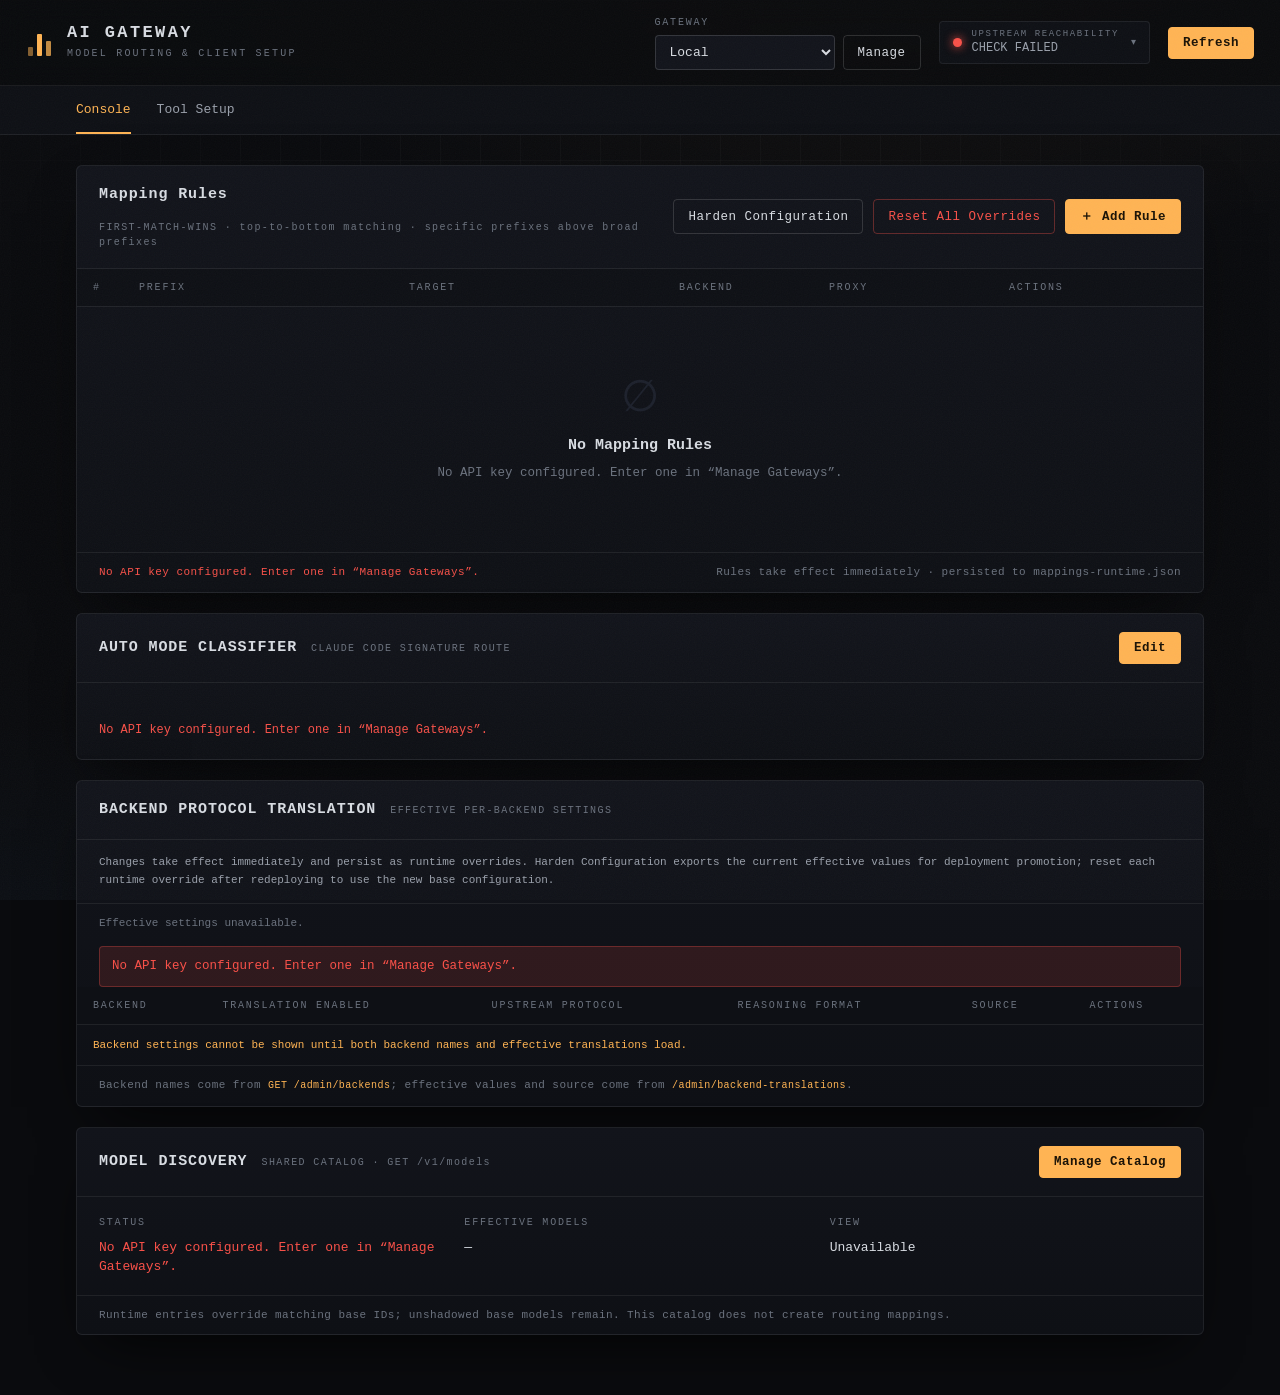
==== commit c7456c36: "feat: add backend protocol translation controls Co-Authored-By: Claude Sonnet 5.5 <noreply@anthropic" ====
--- a/index.html
+++ b/index.html
@@ -39,7 +39,7 @@
         <span class="health-chevron" aria-hidden="true">▾</span>
       </div>
 
-      <button id="refresh-btn" class="btn btn-primary" title="Reload rules and health status">Refresh</button>
+      <button id="refresh-btn" class="btn btn-primary" title="Reload rules, health, backend settings, and model discovery">Refresh</button>
     </div>
   </header>
 
@@ -109,6 +109,36 @@
       </div>
     </section>
 
+    <section class="panel backend-translations-panel" aria-labelledby="backend-translations-title">
+      <div class="panel-head">
+        <div class="panel-title">
+          <h2 id="backend-translations-title">BACKEND PROTOCOL TRANSLATION</h2>
+          <span class="panel-hint">EFFECTIVE PER-BACKEND SETTINGS</span>
+        </div>
+      </div>
+      <p class="backend-translation-guidance">Changes take effect immediately and persist as runtime overrides. Harden Configuration exports the current effective values for deployment promotion; reset each runtime override after redeploying to use the new base configuration.</p>
+      <div class="backend-translation-status" id="backend-translations-status" role="status" aria-live="polite">Loading effective settings…</div>
+      <div class="form-error backend-translation-error" id="backend-translations-error" role="alert" hidden></div>
+      <div class="table-wrap backend-translations-wrap">
+        <table class="rules-table backend-translation-table" aria-label="Effective backend protocol translation settings">
+          <thead>
+            <tr>
+              <th>BACKEND</th>
+              <th>TRANSLATION ENABLED</th>
+              <th>UPSTREAM PROTOCOL</th>
+              <th>REASONING FORMAT</th>
+              <th>SOURCE</th>
+              <th class="translation-actions-heading">ACTIONS</th>
+            </tr>
+          </thead>
+          <tbody id="backend-translations-body"></tbody>
+        </table>
+      </div>
+      <footer class="panel-foot backend-translation-foot">
+        <span>Backend names come from <code>GET /admin/backends</code>; effective values and source come from <code>/admin/backend-translations</code>.</span>
+      </footer>
+    </section>
+
     <section class="panel model-discovery-panel" aria-labelledby="model-discovery-panel-title">
       <div class="panel-head">
         <div class="panel-title">
@@ -310,16 +340,17 @@
     <div class="modal-backdrop" data-close="harden-modal"></div>
     <div class="modal-card modal-wide" role="dialog" aria-modal="true" aria-labelledby="harden-title">
       <div class="modal-head">
-        <h3 id="harden-title">Harden Configuration · ModelMapping</h3>
+        <h3 id="harden-title">Harden Configuration · Effective Settings</h3>
         <button class="modal-close" data-close="harden-modal" aria-label="Close">×</button>
       </div>
       <div class="harden-body">
-        <p class="harden-hint" id="harden-hint-json">Paste the complete configuration below into <code>appsettings.json</code>. It includes <code>ModelMapping</code>, <code>Classifier</code>, and the selected gateway’s complete effective <code>ModelDiscovery</code> catalog. After restarting the gateway, it becomes the base default. Then use “Reset All Overrides” on the main panel to clear runtime settings.</p>
-        <p class="harden-hint" id="harden-hint-env" hidden>Paste the complete snippet below into the docker-compose service’s <code>environment:</code> section. It includes <code>ModelMapping__Rules__*</code>, <code>Classifier__Target/Backend/ProxyServer</code>, and <code>ModelDiscovery__Enabled</code> / <code>ModelDiscovery__Models__*</code>. Restart the container to apply it.</p>
+        <p class="harden-hint" id="harden-hint-json">Merge the exported translation fields into the corresponding existing <code>Backends</code> entries in <code>appsettings.json</code>; preserve each <code>BaseUrl</code> and all unrelated values. This snippet includes the selected gateway’s effective routing, classifier, model discovery, and backend translation settings. Dashboard edits take effect immediately and persist as runtime overrides. Redeploy the updated base configuration, then reset the backend translation runtime overrides so the new base values take effect.</p>
+        <p class="harden-hint" id="harden-hint-env" hidden>Add the exported <code>Backends__{name}__...</code> variables to the service’s existing <code>environment:</code> section; preserve existing backend settings such as <code>BaseUrl</code> and unrelated values. The snippet also includes routing, classifier, and model discovery settings. Dashboard edits take effect immediately and persist as runtime overrides. Redeploy the service, then reset the backend translation runtime overrides so the new base values take effect.</p>
         <div class="seg" role="tablist" aria-label="Configuration format">
           <button type="button" class="seg-btn active" id="harden-fmt-json" aria-pressed="true">appsettings.json</button>
           <button type="button" class="seg-btn" id="harden-fmt-env" aria-pressed="false">docker-compose env</button>
         </div>
+        <div class="form-error harden-error" id="harden-error" role="alert" hidden></div>
         <textarea id="harden-output" class="harden-output" readonly spellcheck="false" aria-label="Exported configuration snippet"></textarea>
       </div>
       <div class="modal-actions">
--- a/styles.css
+++ b/styles.css
@@ -479,6 +479,42 @@
 @media (max-width: 640px) {
   .model-discovery-summary { grid-template-columns: minmax(0, 1fr); gap: 12px; }
 }
+
+/* ── per-backend protocol settings ── */
+.backend-translations-panel { margin-top: 20px; }
+.backend-translations-panel .panel-head { align-items: center; }
+.backend-translation-guidance {
+  margin: 0;
+  padding: 14px 22px;
+  border-bottom: 1px solid var(--border);
+  color: var(--text-dim);
+  font-size: 11px;
+  line-height: 1.6;
+}
+.backend-translation-status {
+  padding: 11px 22px 0;
+  color: var(--muted);
+  font-size: 11px;
+}
+.backend-translation-status[hidden] { display: none; }
+.backend-translation-error { margin: 12px 22px 0; }
+.backend-translations-wrap { overflow-x: auto; }
+.backend-translation-table { min-width: 930px; }
+.backend-translation-table tbody td { padding-top: 12px; padding-bottom: 12px; }
+.backend-translation-table tbody td:first-child { color: var(--amber); overflow-wrap: anywhere; }
+.backend-translation-table select { width: 100%; min-width: 132px; padding: 7px 8px; }
+.translation-control { display: flex; align-items: center; gap: 8px; min-height: 34px; color: var(--text); font-size: 12px; cursor: pointer; }
+.translation-control input { width: 16px; height: 16px; margin: 0; accent-color: var(--green); }
+.translation-effective { display: block; margin-top: 4px; color: var(--muted); font-size: 10px; line-height: 1.4; }
+.translation-source { display: inline-block; padding: 3px 7px; border: 1px solid var(--border-strong); border-radius: 3px; color: var(--text-dim); font-size: 10px; letter-spacing: 0.1em; }
+.translation-source.runtime { color: var(--amber); border-color: rgba(255, 180, 84, 0.35); background: var(--amber-dim); }
+.translation-source.base { color: var(--text-dim); }
+.translation-actions { min-width: 172px; text-align: right; white-space: nowrap; }
+.translation-actions .btn + .btn { margin-left: 6px; }
+.backend-translation-unavailable { color: var(--muted); font-size: 11px; }
+.backend-translation-foot { justify-content: flex-start; }
+.backend-translation-foot > span { max-width: 100%; line-height: 1.6; }
+.backend-translation-foot code { color: var(--amber); font-family: var(--mono); font-size: 10px; }
 
 .modal-head {
   display: flex;
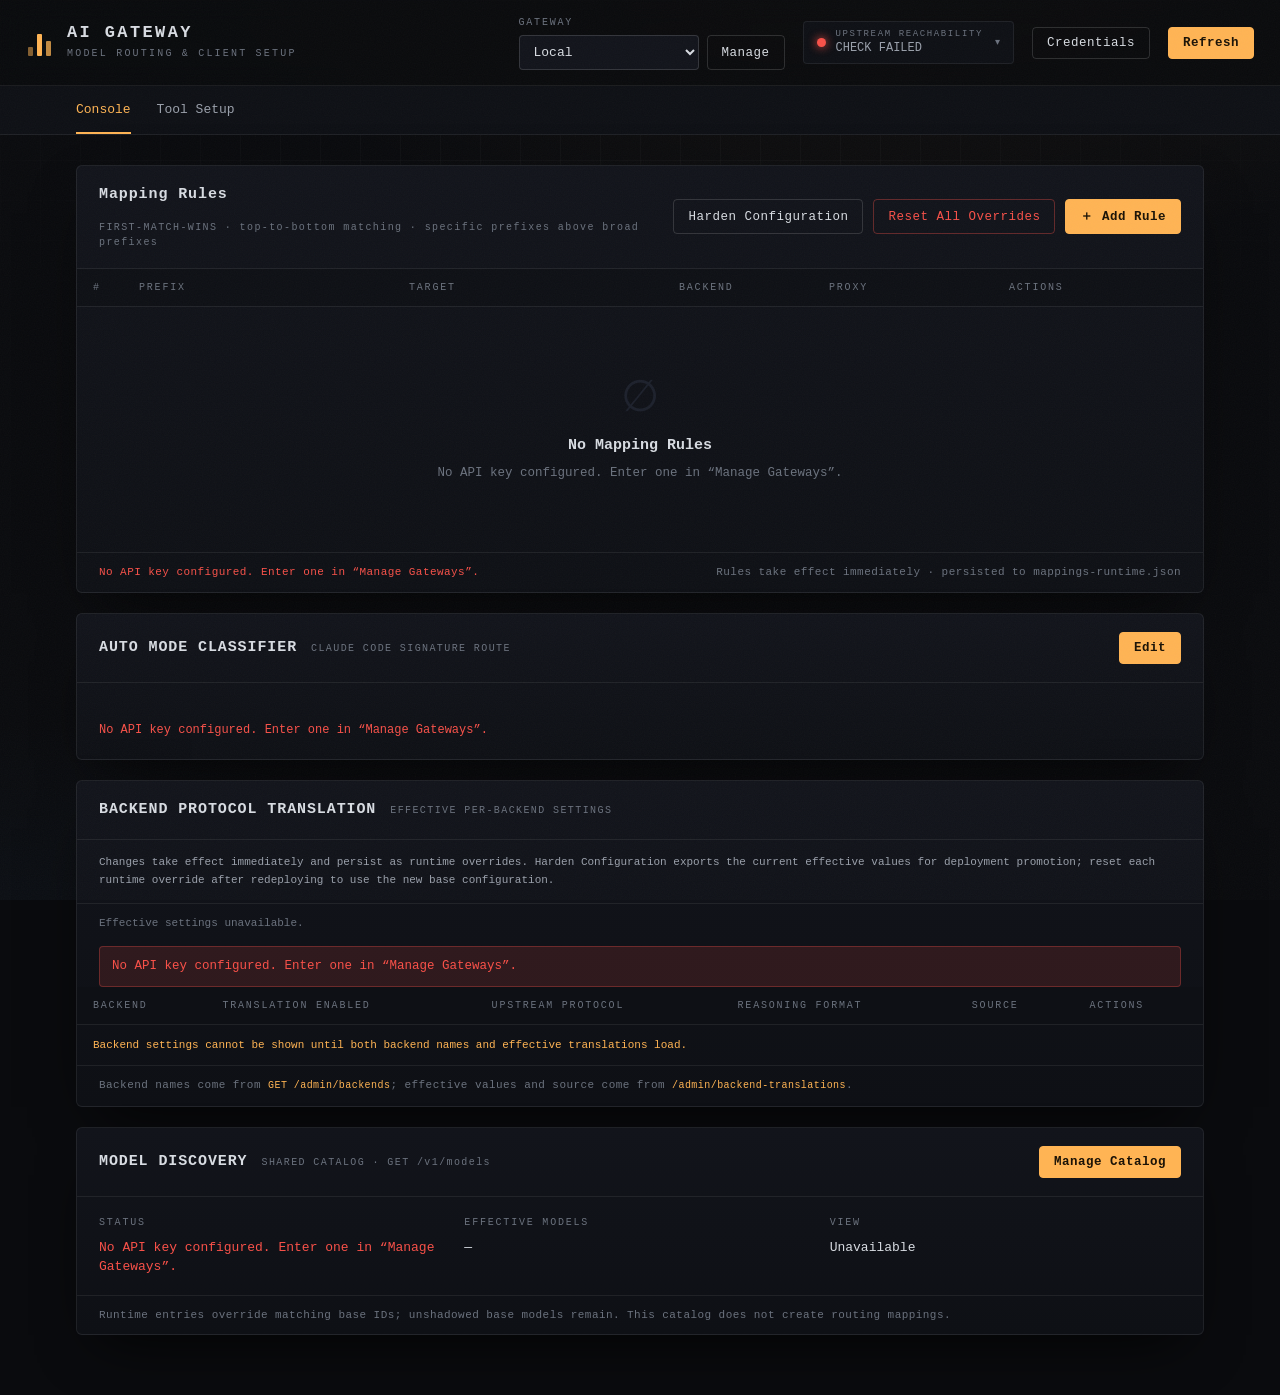
==== commit 898bf8d7: "feat: add gateway credential management UI" ====
--- a/index.html
+++ b/index.html
@@ -4,7 +4,7 @@
   <meta charset="UTF-8" />
   <meta name="viewport" content="width=device-width, initial-scale=1.0" />
   <title>AI Gateway · Runtime Mappings</title>
-  <link rel="stylesheet" href="styles.css" />
+  <link rel="stylesheet" href="styles.css?v=20261124.1" />
 </head>
 <body>
   <div class="grain" aria-hidden="true"></div>
@@ -39,6 +39,7 @@
         <span class="health-chevron" aria-hidden="true">▾</span>
       </div>
 
+      <button id="credentials-btn" class="btn btn-ghost" title="Manage provider credentials and Gateway Keys" aria-haspopup="dialog">Credentials</button>
       <button id="refresh-btn" class="btn btn-primary" title="Reload rules, health, backend settings, and model discovery">Refresh</button>
     </div>
   </header>
@@ -281,6 +282,91 @@
         </div>
       </form>
     </div>
+  </div>
+
+  <!-- ══════════════ CREDENTIALS MODAL ══════════════ -->
+  <div class="modal" id="credentials-modal" hidden>
+    <div class="modal-backdrop" data-close="credentials-modal"></div>
+    <section class="modal-card modal-wide credentials-card" role="dialog" aria-modal="true" aria-labelledby="credentials-title">
+      <header class="modal-head credentials-head">
+        <div>
+          <h3 id="credentials-title">Credentials</h3>
+          <p>Manage upstream provider keys and downstream gateway access.</p>
+        </div>
+        <button class="modal-close" data-close="credentials-modal" aria-label="Close credentials">×</button>
+      </header>
+
+      <div class="credentials-tabs" id="credentials-tabs" role="tablist" aria-label="Credential types">
+        <button type="button" class="credential-tab active" id="credentials-tab-keys" role="tab" aria-selected="true" aria-controls="gateway-keys-pane">Gateway keys</button>
+        <button type="button" class="credential-tab" id="credentials-tab-providers" role="tab" aria-selected="false" aria-controls="provider-credentials-pane" tabindex="-1">Provider credentials</button>
+      </div>
+
+      <section class="credentials-pane" id="gateway-keys-pane" role="tabpanel" aria-labelledby="credentials-tab-keys">
+        <p class="credentials-guidance">Gateway keys are stored by the gateway. SQLite file location and permissions are managed in gateway configuration.</p>
+        <div class="credentials-status" id="gateway-key-status" role="status" aria-live="polite">Select a gateway to inspect key storage.</div>
+
+        <form class="credential-issue-form" id="gateway-key-form" novalidate>
+          <div class="credential-issue-copy">
+            <h4>Issue a key</h4>
+            <p>Choose a recognizable name. The full key appears only once after it is created.</p>
+          </div>
+          <div class="form-field">
+            <label class="field-label" for="gateway-key-name">KEY NAME</label>
+            <input id="gateway-key-name" name="name" type="text" maxlength="200" autocomplete="off" placeholder="e.g. laptop-dev" required />
+          </div>
+          <div class="form-field">
+            <label class="field-label" for="gateway-key-expires-at">EXPIRES (OPTIONAL)</label>
+            <input id="gateway-key-expires-at" name="expiresAt" type="datetime-local" />
+          </div>
+          <button type="submit" class="btn btn-primary" id="gateway-key-issue">Issue key</button>
+          <div class="form-error credential-form-error" id="gateway-key-form-error" role="alert" hidden></div>
+        </form>
+
+        <div class="one-time-key" id="issued-key-result" role="status" aria-live="polite" hidden>
+          <div>
+            <strong>Save this key now. It cannot be shown again.</strong>
+            <p>Closing this dialog or switching gateways clears the displayed key.</p>
+          </div>
+          <code id="issued-key-value"></code>
+          <button type="button" class="btn btn-ghost" id="issued-key-copy">Copy key</button>
+        </div>
+
+        <div class="credentials-section-head">
+          <div><h4>Gateway keys</h4><p>Name, expiry, and most recent successful use are shown. Listed records never include key text.</p></div>
+          <button type="button" class="btn btn-ghost" id="gateway-keys-refresh">Refresh</button>
+        </div>
+        <div class="credentials-table-wrap">
+          <table class="rules-table credential-table" aria-label="Gateway keys">
+            <thead><tr><th>NAME</th><th>CREATED</th><th>EXPIRES</th><th>LAST USED</th><th>STATUS</th><th class="col-actions">ACTIONS</th></tr></thead>
+            <tbody id="gateway-keys-body"></tbody>
+          </table>
+        </div>
+        <div class="credential-pager">
+          <span id="gateway-keys-page">No keys loaded</span>
+          <div><button type="button" class="btn btn-ghost" id="gateway-keys-prev" disabled>Previous</button><button type="button" class="btn btn-ghost" id="gateway-keys-next" disabled>Next</button></div>
+        </div>
+      </section>
+
+      <section class="credentials-pane" id="provider-credentials-pane" role="tabpanel" aria-labelledby="credentials-tab-providers" hidden>
+        <p class="credentials-guidance">Provider keys are runtime overrides. Existing values are never returned; enter a new value to replace one. Overrides clear when the gateway restarts.</p>
+        <div class="credentials-status" id="provider-credentials-status" role="status" aria-live="polite">Select a gateway to inspect provider credentials.</div>
+        <div class="credentials-section-head">
+          <div><h4>Backend credentials</h4><p>Values are sent only to the selected gateway and are not saved in this browser.</p></div>
+          <button type="button" class="btn btn-ghost" id="provider-credentials-refresh">Refresh</button>
+        </div>
+        <div class="credentials-table-wrap">
+          <table class="rules-table credential-table" aria-label="Provider credentials">
+            <thead><tr><th>BACKEND</th><th>STATUS</th><th>NEW PROVIDER KEY</th><th class="col-actions">ACTIONS</th></tr></thead>
+            <tbody id="provider-credentials-body"></tbody>
+          </table>
+        </div>
+      </section>
+
+      <footer class="credentials-footer">
+        <span>All operations use the selected gateway and its Admin API key.</span>
+        <button type="button" class="btn btn-ghost" data-close="credentials-modal">Close</button>
+      </footer>
+    </section>
   </div>
 
   <!-- ══════════════ GATEWAY MODAL ══════════════ -->
@@ -426,6 +512,6 @@
   <!-- ══════════════ TOASTS ══════════════ -->
   <div class="toast-stack" id="toast-stack" aria-live="polite"></div>
 
-  <script type="module" src="app.js"></script>
+  <script type="module" src="app.js?v=20261124.1"></script>
 </body>
 </html>
--- a/styles.css
+++ b/styles.css
@@ -466,6 +466,60 @@
 }
 .modal-wide { width: 620px; }
 #proxy-modal .modal-wide { width: 1040px; }
+.credentials-card { width: 1040px; padding: 0; }
+.credentials-card:focus { outline: none; }
+.credentials-head { align-items: flex-start; }
+.credentials-head p { margin: 5px 0 0; color: var(--muted); font-size: 11px; }
+.credentials-tabs { display: flex; gap: 3px; padding: 12px 20px 0; border-bottom: 1px solid var(--border); }
+.credential-tab { padding: 9px 13px; border: 1px solid transparent; border-bottom: 0; border-radius: var(--radius-sm) var(--radius-sm) 0 0; background: transparent; color: var(--muted); font: inherit; font-size: 11px; cursor: pointer; }
+.credential-tab:hover, .credential-tab:focus-visible { color: var(--text); }
+.credential-tab:focus-visible { outline: 2px solid var(--amber); outline-offset: -2px; }
+.credential-tab.active { border-color: var(--border); background: var(--amber-dim); color: var(--amber); }
+.credentials-pane { padding: 16px 20px 20px; }
+.credentials-guidance { margin: 0 0 12px; color: var(--text-dim); font-size: 11px; line-height: 1.55; }
+.credentials-status { min-height: 34px; padding: 8px 10px; color: var(--muted); background: var(--bg-elev); border: 1px solid var(--border); border-radius: var(--radius-sm); font-size: 11px; }
+.credentials-status.error { color: var(--red); border-color: rgba(248, 81, 73, 0.3); background: var(--red-dim); }
+.credentials-section-head { display: flex; justify-content: space-between; align-items: center; gap: 16px; margin: 18px 0 10px; }
+.credentials-section-head h4, .credential-issue-copy h4 { margin: 0; font-size: 12px; font-weight: 600; }
+.credentials-section-head p, .credential-issue-copy p { margin: 4px 0 0; color: var(--muted); font-size: 10.5px; line-height: 1.5; }
+.credential-issue-form { display: grid; grid-template-columns: minmax(180px, 1.2fr) minmax(150px, 1fr) minmax(170px, 1fr) auto; align-items: end; gap: 12px; padding: 14px; margin: 14px 0 16px; background: var(--bg-elev); border: 1px solid var(--border); border-radius: var(--radius-sm); }
+.credential-issue-copy { grid-column: 1 / -1; }
+.credential-issue-form .form-field { min-width: 0; margin: 0; }
+.credential-issue-form input { width: 100%; min-width: 0; padding: 8px 9px; font-size: 11px; }
+.credential-issue-form > .btn { white-space: nowrap; }
+.credential-form-error { grid-column: 1 / -1; margin: 0; }
+.one-time-key { display: grid; grid-template-columns: minmax(0, 1fr) auto auto; align-items: center; gap: 14px; margin: 14px 0; padding: 13px 14px; border: 1px solid rgba(255, 180, 84, 0.35); background: rgba(255, 180, 84, 0.06); border-radius: var(--radius-sm); }
+.one-time-key[hidden] { display: none; }
+.one-time-key strong { color: var(--amber); font-size: 11px; }
+.one-time-key p { margin: 4px 0 0; color: var(--text-dim); font-size: 10px; }
+.one-time-key code { max-width: 100%; overflow-wrap: anywhere; padding: 8px 9px; color: var(--text); background: var(--bg); border: 1px solid var(--border-strong); font-size: 11px; }
+.credential-table { min-width: 850px; }
+.credential-table tbody td { font-size: 11px; }
+.credential-provider-input { width: min(100%, 280px); padding: 7px 8px; font-size: 11px; }
+.credential-status-badge { display: inline-block; padding: 3px 7px; border: 1px solid var(--border-strong); border-radius: 3px; color: var(--text-dim); font-size: 10px; white-space: nowrap; }
+.credential-status-badge.runtime { color: var(--amber); border-color: rgba(255, 180, 84, 0.35); background: var(--amber-dim); }
+.credential-status-badge.none { color: var(--muted); }
+.credential-key-state { display: inline-flex; align-items: center; gap: 7px; white-space: nowrap; }
+.credential-key-state::before { content: ""; width: 7px; height: 7px; border-radius: 50%; background: var(--green); }
+.credential-key-state.expired { color: var(--amber); }
+.credential-key-state.expired::before { background: var(--amber); }
+.credential-key-state.revoked { color: var(--muted); }
+.credential-key-state.revoked::before { background: var(--muted); }
+.credential-last-used { color: var(--text-dim); white-space: normal; min-width: 170px; }
+.credential-last-used small { display: block; margin-top: 3px; color: var(--muted); }
+.credential-pager { display: flex; justify-content: space-between; align-items: center; gap: 12px; padding-top: 11px; color: var(--muted); font-size: 10px; }
+.credential-pager > div { display: flex; gap: 7px; }
+.credentials-footer { display: flex; justify-content: space-between; align-items: center; gap: 12px; padding: 12px 20px; border-top: 1px solid var(--border); color: var(--muted); font-size: 10px; }
+@media (max-width: 720px) {
+  .credentials-card { width: 100%; }
+  .credentials-pane { padding: 14px; }
+  .credential-issue-form { grid-template-columns: minmax(0, 1fr); }
+  .credential-issue-copy { grid-column: auto; }
+  .credential-issue-form .btn { justify-self: start; }
+  .one-time-key { grid-template-columns: minmax(0, 1fr); }
+  .one-time-key code { overflow-wrap: anywhere; }
+  .credentials-footer { align-items: flex-start; }
+}
 .model-discovery-card { width: 780px; }
 .model-discovery-panel .panel-head { align-items: center; }
 .model-discovery-summary { display: grid; grid-template-columns: repeat(3, minmax(0, 1fr)); gap: 14px; padding: 18px 22px; }
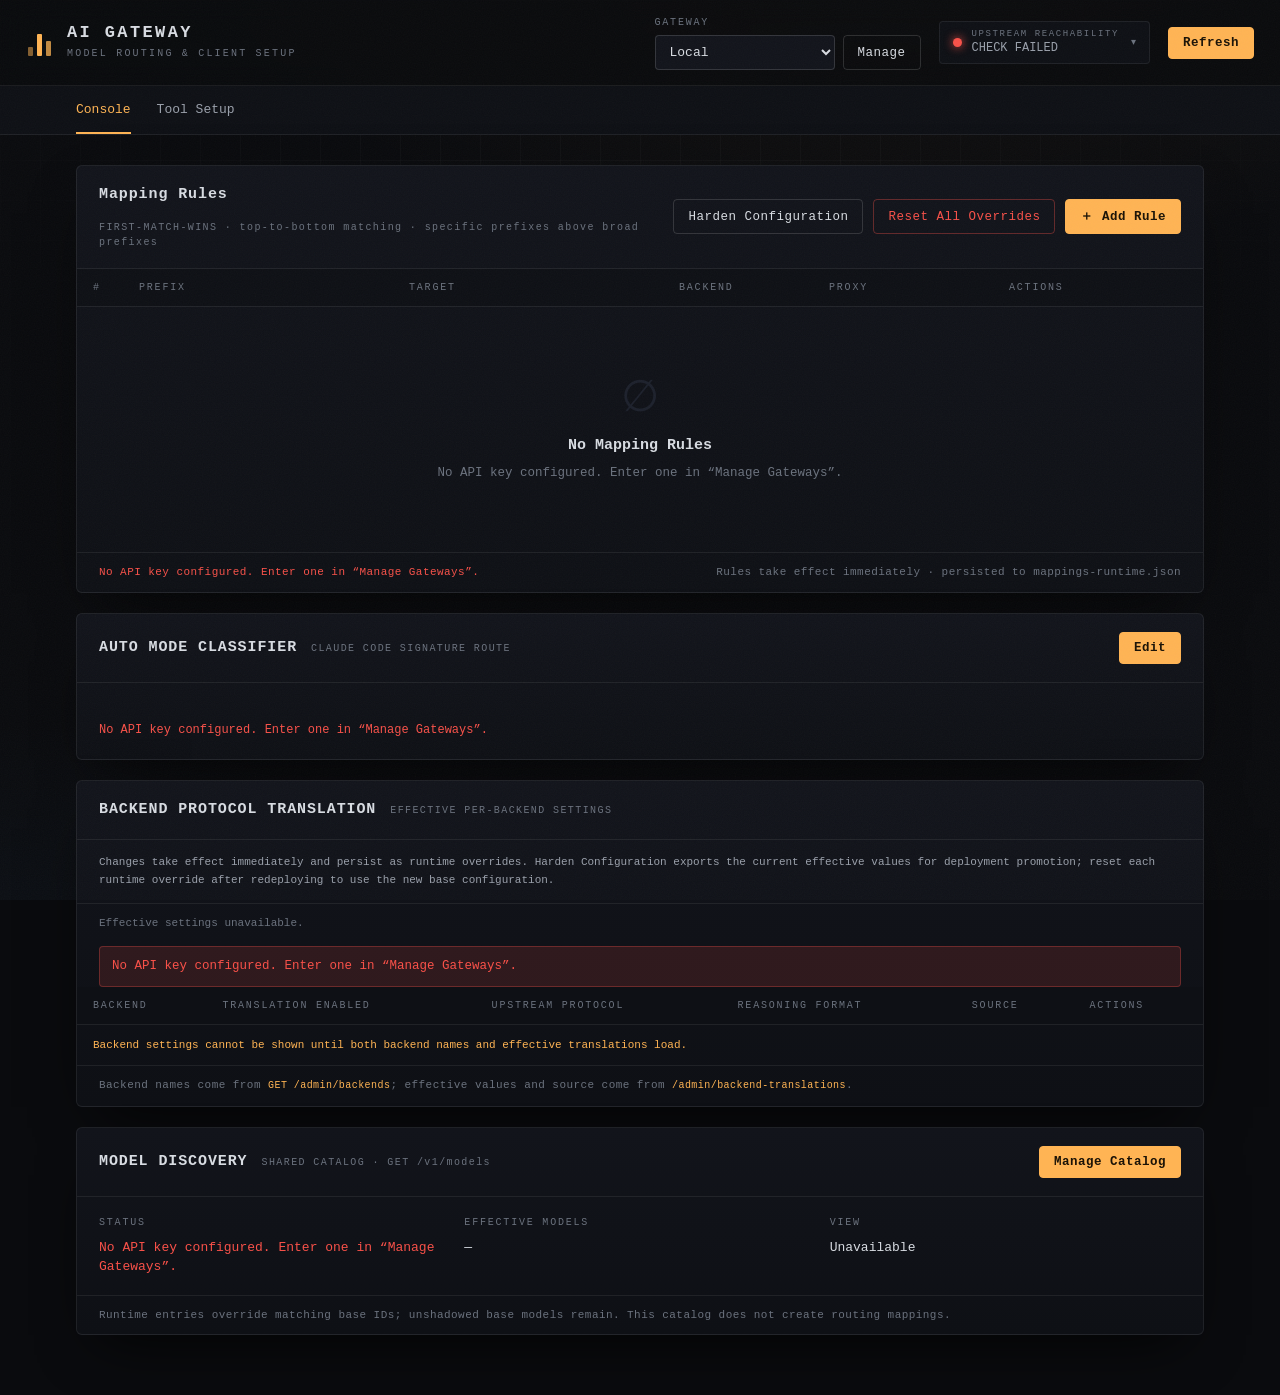
==== commit 634be8a4: "feat(tool-setup): add OpenCode configuration guide" ====
--- a/index.html
+++ b/index.html
@@ -39,7 +39,6 @@
         <span class="health-chevron" aria-hidden="true">▾</span>
       </div>
 
-      <button id="credentials-btn" class="btn btn-ghost" title="Manage provider credentials and Gateway Keys" aria-haspopup="dialog">Credentials</button>
       <button id="refresh-btn" class="btn btn-primary" title="Reload rules, health, backend settings, and model discovery">Refresh</button>
     </div>
   </header>
@@ -282,91 +281,6 @@
         </div>
       </form>
     </div>
-  </div>
-
-  <!-- ══════════════ CREDENTIALS MODAL ══════════════ -->
-  <div class="modal" id="credentials-modal" hidden>
-    <div class="modal-backdrop" data-close="credentials-modal"></div>
-    <section class="modal-card modal-wide credentials-card" role="dialog" aria-modal="true" aria-labelledby="credentials-title">
-      <header class="modal-head credentials-head">
-        <div>
-          <h3 id="credentials-title">Credentials</h3>
-          <p>Manage upstream provider keys and downstream gateway access.</p>
-        </div>
-        <button class="modal-close" data-close="credentials-modal" aria-label="Close credentials">×</button>
-      </header>
-
-      <div class="credentials-tabs" id="credentials-tabs" role="tablist" aria-label="Credential types">
-        <button type="button" class="credential-tab active" id="credentials-tab-keys" role="tab" aria-selected="true" aria-controls="gateway-keys-pane">Gateway keys</button>
-        <button type="button" class="credential-tab" id="credentials-tab-providers" role="tab" aria-selected="false" aria-controls="provider-credentials-pane" tabindex="-1">Provider credentials</button>
-      </div>
-
-      <section class="credentials-pane" id="gateway-keys-pane" role="tabpanel" aria-labelledby="credentials-tab-keys">
-        <p class="credentials-guidance">Gateway keys are stored by the gateway. SQLite file location and permissions are managed in gateway configuration.</p>
-        <div class="credentials-status" id="gateway-key-status" role="status" aria-live="polite">Select a gateway to inspect key storage.</div>
-
-        <form class="credential-issue-form" id="gateway-key-form" novalidate>
-          <div class="credential-issue-copy">
-            <h4>Issue a key</h4>
-            <p>Choose a recognizable name. The full key appears only once after it is created.</p>
-          </div>
-          <div class="form-field">
-            <label class="field-label" for="gateway-key-name">KEY NAME</label>
-            <input id="gateway-key-name" name="name" type="text" maxlength="200" autocomplete="off" placeholder="e.g. laptop-dev" required />
-          </div>
-          <div class="form-field">
-            <label class="field-label" for="gateway-key-expires-at">EXPIRES (OPTIONAL)</label>
-            <input id="gateway-key-expires-at" name="expiresAt" type="datetime-local" />
-          </div>
-          <button type="submit" class="btn btn-primary" id="gateway-key-issue">Issue key</button>
-          <div class="form-error credential-form-error" id="gateway-key-form-error" role="alert" hidden></div>
-        </form>
-
-        <div class="one-time-key" id="issued-key-result" role="status" aria-live="polite" hidden>
-          <div>
-            <strong>Save this key now. It cannot be shown again.</strong>
-            <p>Closing this dialog or switching gateways clears the displayed key.</p>
-          </div>
-          <code id="issued-key-value"></code>
-          <button type="button" class="btn btn-ghost" id="issued-key-copy">Copy key</button>
-        </div>
-
-        <div class="credentials-section-head">
-          <div><h4>Gateway keys</h4><p>Name, expiry, and most recent successful use are shown. Listed records never include key text.</p></div>
-          <button type="button" class="btn btn-ghost" id="gateway-keys-refresh">Refresh</button>
-        </div>
-        <div class="credentials-table-wrap">
-          <table class="rules-table credential-table" aria-label="Gateway keys">
-            <thead><tr><th>NAME</th><th>CREATED</th><th>EXPIRES</th><th>LAST USED</th><th>STATUS</th><th class="col-actions">ACTIONS</th></tr></thead>
-            <tbody id="gateway-keys-body"></tbody>
-          </table>
-        </div>
-        <div class="credential-pager">
-          <span id="gateway-keys-page">No keys loaded</span>
-          <div><button type="button" class="btn btn-ghost" id="gateway-keys-prev" disabled>Previous</button><button type="button" class="btn btn-ghost" id="gateway-keys-next" disabled>Next</button></div>
-        </div>
-      </section>
-
-      <section class="credentials-pane" id="provider-credentials-pane" role="tabpanel" aria-labelledby="credentials-tab-providers" hidden>
-        <p class="credentials-guidance">Provider keys are runtime overrides. Existing values are never returned; enter a new value to replace one. Overrides clear when the gateway restarts.</p>
-        <div class="credentials-status" id="provider-credentials-status" role="status" aria-live="polite">Select a gateway to inspect provider credentials.</div>
-        <div class="credentials-section-head">
-          <div><h4>Backend credentials</h4><p>Values are sent only to the selected gateway and are not saved in this browser.</p></div>
-          <button type="button" class="btn btn-ghost" id="provider-credentials-refresh">Refresh</button>
-        </div>
-        <div class="credentials-table-wrap">
-          <table class="rules-table credential-table" aria-label="Provider credentials">
-            <thead><tr><th>BACKEND</th><th>STATUS</th><th>NEW PROVIDER KEY</th><th class="col-actions">ACTIONS</th></tr></thead>
-            <tbody id="provider-credentials-body"></tbody>
-          </table>
-        </div>
-      </section>
-
-      <footer class="credentials-footer">
-        <span>All operations use the selected gateway and its Admin API key.</span>
-        <button type="button" class="btn btn-ghost" data-close="credentials-modal">Close</button>
-      </footer>
-    </section>
   </div>
 
   <!-- ══════════════ GATEWAY MODAL ══════════════ -->
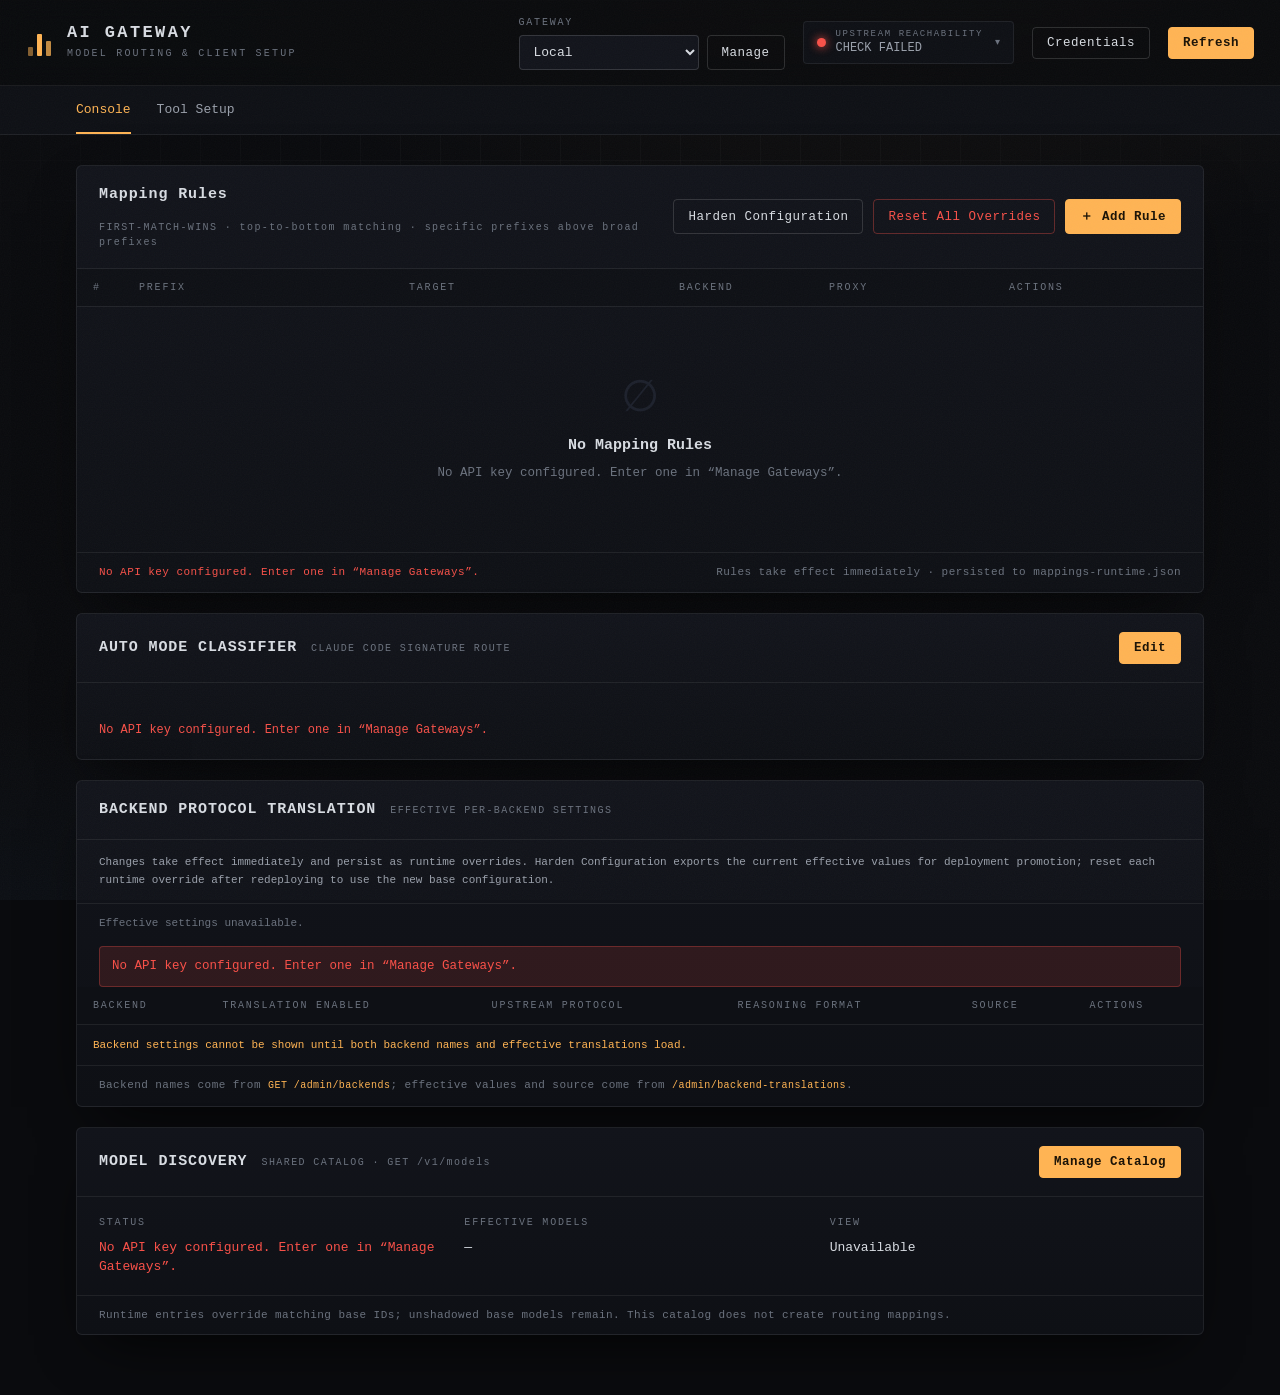
==== commit 47f996ca: "Merge pull request 'Codex/gateway key management' (#11) from codex/gateway-key-management into main " ====
--- a/index.html
+++ b/index.html
@@ -39,6 +39,7 @@
         <span class="health-chevron" aria-hidden="true">▾</span>
       </div>
 
+      <button id="credentials-btn" class="btn btn-ghost" title="Manage provider credentials and Gateway Keys" aria-haspopup="dialog">Credentials</button>
       <button id="refresh-btn" class="btn btn-primary" title="Reload rules, health, backend settings, and model discovery">Refresh</button>
     </div>
   </header>
@@ -281,6 +282,91 @@
         </div>
       </form>
     </div>
+  </div>
+
+  <!-- ══════════════ CREDENTIALS MODAL ══════════════ -->
+  <div class="modal" id="credentials-modal" hidden>
+    <div class="modal-backdrop" data-close="credentials-modal"></div>
+    <section class="modal-card modal-wide credentials-card" role="dialog" aria-modal="true" aria-labelledby="credentials-title">
+      <header class="modal-head credentials-head">
+        <div>
+          <h3 id="credentials-title">Credentials</h3>
+          <p>Manage upstream provider keys and downstream gateway access.</p>
+        </div>
+        <button class="modal-close" data-close="credentials-modal" aria-label="Close credentials">×</button>
+      </header>
+
+      <div class="credentials-tabs" id="credentials-tabs" role="tablist" aria-label="Credential types">
+        <button type="button" class="credential-tab active" id="credentials-tab-keys" role="tab" aria-selected="true" aria-controls="gateway-keys-pane">Gateway keys</button>
+        <button type="button" class="credential-tab" id="credentials-tab-providers" role="tab" aria-selected="false" aria-controls="provider-credentials-pane" tabindex="-1">Provider credentials</button>
+      </div>
+
+      <section class="credentials-pane" id="gateway-keys-pane" role="tabpanel" aria-labelledby="credentials-tab-keys">
+        <p class="credentials-guidance">Gateway keys are stored by the gateway. SQLite file location and permissions are managed in gateway configuration.</p>
+        <div class="credentials-status" id="gateway-key-status" role="status" aria-live="polite">Select a gateway to inspect key storage.</div>
+
+        <form class="credential-issue-form" id="gateway-key-form" novalidate>
+          <div class="credential-issue-copy">
+            <h4>Issue a key</h4>
+            <p>Choose a recognizable name. The full key appears only once after it is created.</p>
+          </div>
+          <div class="form-field">
+            <label class="field-label" for="gateway-key-name">KEY NAME</label>
+            <input id="gateway-key-name" name="name" type="text" maxlength="200" autocomplete="off" placeholder="e.g. laptop-dev" required />
+          </div>
+          <div class="form-field">
+            <label class="field-label" for="gateway-key-expires-at">EXPIRES (OPTIONAL)</label>
+            <input id="gateway-key-expires-at" name="expiresAt" type="datetime-local" />
+          </div>
+          <button type="submit" class="btn btn-primary" id="gateway-key-issue">Issue key</button>
+          <div class="form-error credential-form-error" id="gateway-key-form-error" role="alert" hidden></div>
+        </form>
+
+        <div class="one-time-key" id="issued-key-result" role="status" aria-live="polite" hidden>
+          <div>
+            <strong>Save this key now. It cannot be shown again.</strong>
+            <p>Closing this dialog or switching gateways clears the displayed key.</p>
+          </div>
+          <code id="issued-key-value"></code>
+          <button type="button" class="btn btn-ghost" id="issued-key-copy">Copy key</button>
+        </div>
+
+        <div class="credentials-section-head">
+          <div><h4>Gateway keys</h4><p>Name, expiry, and most recent successful use are shown. Listed records never include key text.</p></div>
+          <button type="button" class="btn btn-ghost" id="gateway-keys-refresh">Refresh</button>
+        </div>
+        <div class="credentials-table-wrap">
+          <table class="rules-table credential-table" aria-label="Gateway keys">
+            <thead><tr><th>NAME</th><th>CREATED</th><th>EXPIRES</th><th>LAST USED</th><th>STATUS</th><th class="col-actions">ACTIONS</th></tr></thead>
+            <tbody id="gateway-keys-body"></tbody>
+          </table>
+        </div>
+        <div class="credential-pager">
+          <span id="gateway-keys-page">No keys loaded</span>
+          <div><button type="button" class="btn btn-ghost" id="gateway-keys-prev" disabled>Previous</button><button type="button" class="btn btn-ghost" id="gateway-keys-next" disabled>Next</button></div>
+        </div>
+      </section>
+
+      <section class="credentials-pane" id="provider-credentials-pane" role="tabpanel" aria-labelledby="credentials-tab-providers" hidden>
+        <p class="credentials-guidance">Provider keys are runtime overrides. Existing values are never returned; enter a new value to replace one. Overrides clear when the gateway restarts.</p>
+        <div class="credentials-status" id="provider-credentials-status" role="status" aria-live="polite">Select a gateway to inspect provider credentials.</div>
+        <div class="credentials-section-head">
+          <div><h4>Backend credentials</h4><p>Values are sent only to the selected gateway and are not saved in this browser.</p></div>
+          <button type="button" class="btn btn-ghost" id="provider-credentials-refresh">Refresh</button>
+        </div>
+        <div class="credentials-table-wrap">
+          <table class="rules-table credential-table" aria-label="Provider credentials">
+            <thead><tr><th>BACKEND</th><th>STATUS</th><th>NEW PROVIDER KEY</th><th class="col-actions">ACTIONS</th></tr></thead>
+            <tbody id="provider-credentials-body"></tbody>
+          </table>
+        </div>
+      </section>
+
+      <footer class="credentials-footer">
+        <span>All operations use the selected gateway and its Admin API key.</span>
+        <button type="button" class="btn btn-ghost" data-close="credentials-modal">Close</button>
+      </footer>
+    </section>
   </div>
 
   <!-- ══════════════ GATEWAY MODAL ══════════════ -->
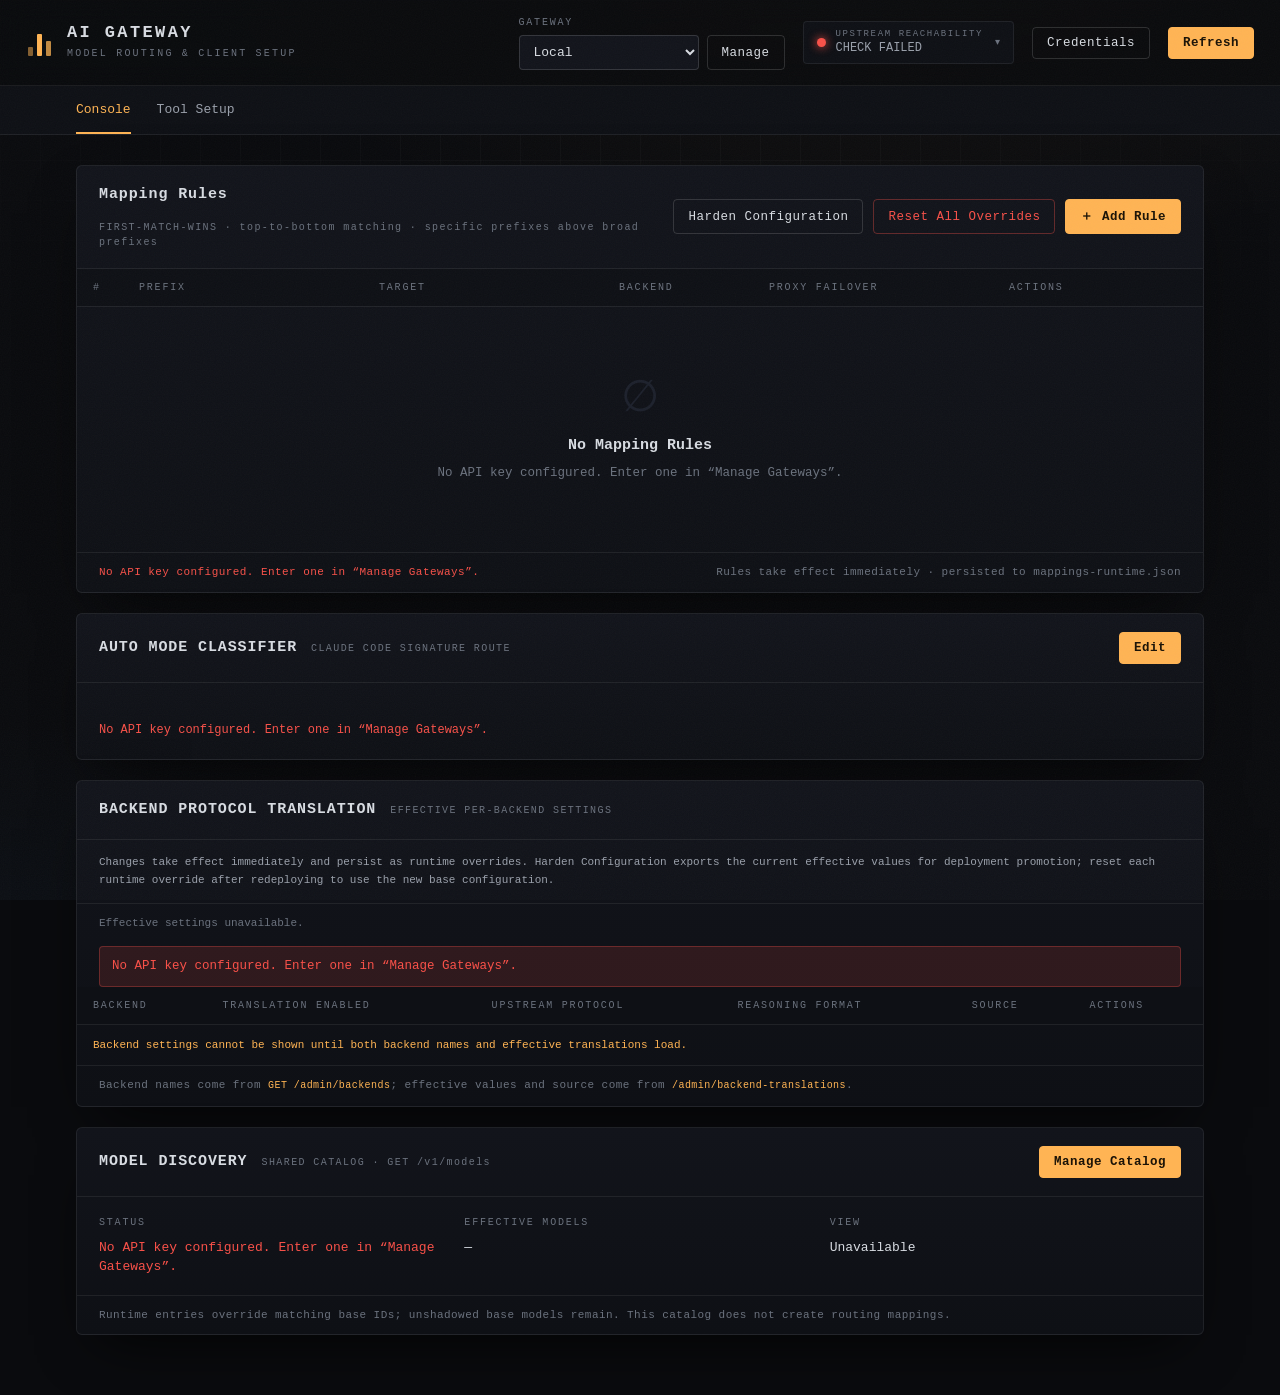
==== commit 68cf16a2: "feat: add proxy failover UI for model routes" ====
--- a/index.html
+++ b/index.html
@@ -4,7 +4,7 @@
   <meta charset="UTF-8" />
   <meta name="viewport" content="width=device-width, initial-scale=1.0" />
   <title>AI Gateway · Runtime Mappings</title>
-  <link rel="stylesheet" href="styles.css?v=20261124.1" />
+  <link rel="stylesheet" href="styles.css?v=20261128.1" />
 </head>
 <body>
   <div class="grain" aria-hidden="true"></div>
@@ -74,7 +74,7 @@
               <th class="col-prefix">PREFIX</th>
               <th class="col-target">TARGET</th>
               <th class="col-backend">BACKEND</th>
-              <th class="col-proxy">PROXY</th>
+              <th class="col-proxy">PROXY FAILOVER</th>
               <th class="col-actions">ACTIONS</th>
             </tr>
           </thead>
@@ -189,9 +189,14 @@
           <p class="field-hint">Choose the named backend that receives classifier requests.</p>
         </div>
         <div class="form-field">
-          <label class="field-label" for="f-classifier-proxy">PROXY SERVER</label>
-          <select id="f-classifier-proxy" aria-label="Classifier proxy server"></select>
-          <p class="field-hint">Inherit leaves the proxy undecided; Direct explicitly disables proxy inheritance; a selected name uses that proxy.</p>
+          <label class="field-label" for="f-classifier-proxy-add">PROXY FAILOVER</label>
+          <div class="proxy-queue-editor">
+            <select id="f-classifier-proxy-add" aria-label="Add configured classifier proxy">
+              <option value="">Add configured proxy…</option>
+            </select>
+            <ol id="f-classifier-proxy-queue" class="proxy-queue" aria-label="Classifier proxy failover order"></ol>
+          </div>
+          <p class="field-hint">Choose only configured proxies. The first is preferred; later entries are tried after connection failures. An empty list uses direct connection.</p>
         </div>
         <div class="form-error" id="classifier-form-error" hidden></div>
         <div class="modal-actions">
@@ -265,9 +270,18 @@
           <p class="field-hint">Choose a named backend. If omitted by the backend, the effective default is openrouter.</p>
         </div>
         <div class="form-field">
-          <label class="field-label" for="f-proxy">PROXY SERVER</label>
-          <select id="f-proxy" name="proxyServer" aria-label="Mapping proxy server"></select>
-          <p class="field-hint">Inherit leaves the proxy undecided; Direct explicitly disables proxy inheritance; a selected name must exist in the ProxyServers configuration.</p>
+          <label class="field-label" for="f-proxy-mode">PROXY FAILOVER</label>
+          <select id="f-proxy-mode" aria-label="Mapping proxy behavior">
+            <option value="inherit">Inherit / leave unspecified</option>
+            <option value="explicit">Use this proxy list</option>
+          </select>
+          <div class="proxy-queue-editor">
+            <select id="f-proxy-add" aria-label="Add configured mapping proxy">
+              <option value="">Add configured proxy…</option>
+            </select>
+            <ol id="f-proxy-queue" class="proxy-queue" aria-label="Mapping proxy failover order"></ol>
+          </div>
+          <p class="field-hint">Choose only configured proxies. The first is preferred; later entries are tried after connection failures. Inherit leaves the setting unspecified; an empty explicit list uses direct connection.</p>
         </div>
         <div class="form-field">
           <label class="field-label" for="f-index">Position INDEX</label>
@@ -430,8 +444,8 @@
         <button class="modal-close" data-close="harden-modal" aria-label="Close">×</button>
       </div>
       <div class="harden-body">
-        <p class="harden-hint" id="harden-hint-json">Merge the exported translation fields into the corresponding existing <code>Backends</code> entries in <code>appsettings.json</code>; preserve each <code>BaseUrl</code> and all unrelated values. This snippet includes the selected gateway’s effective routing, classifier, model discovery, and backend translation settings. Dashboard edits take effect immediately and persist as runtime overrides. Redeploy the updated base configuration, then reset the backend translation runtime overrides so the new base values take effect.</p>
-        <p class="harden-hint" id="harden-hint-env" hidden>Add the exported <code>Backends__{name}__...</code> variables to the service’s existing <code>environment:</code> section; preserve existing backend settings such as <code>BaseUrl</code> and unrelated values. The snippet also includes routing, classifier, and model discovery settings. Dashboard edits take effect immediately and persist as runtime overrides. Redeploy the service, then reset the backend translation runtime overrides so the new base values take effect.</p>
+        <p class="harden-hint" id="harden-hint-json">Merge the exported translation fields into the corresponding existing <code>Backends</code> entries in <code>appsettings.json</code>; preserve each <code>BaseUrl</code> and all unrelated values. This snippet includes the selected gateway’s effective routing, classifier, model discovery, and backend translation settings. Empty mapping proxy lists use a backward-compatible value so they remain explicitly direct when loaded. Dashboard edits take effect immediately and persist as runtime overrides. Redeploy the updated base configuration, then reset the backend translation runtime overrides so the new base values take effect.</p>
+        <p class="harden-hint" id="harden-hint-env" hidden>Add the variables to the service’s existing <code>environment:</code> section and preserve unrelated values. Numbered proxy array variables merge with lower-priority configuration by index; remove prior proxy list entries from the base config and existing environment before applying changed lists. Use JSON export for reliable whole-list replacement and explicit direct mapping lists. The snippet also includes routing, classifier, and model discovery settings. Dashboard edits take effect immediately and persist as runtime overrides. Redeploy the service, then reset the backend translation runtime overrides so the new base values take effect.</p>
         <div class="seg" role="tablist" aria-label="Configuration format">
           <button type="button" class="seg-btn active" id="harden-fmt-json" aria-pressed="true">appsettings.json</button>
           <button type="button" class="seg-btn" id="harden-fmt-env" aria-pressed="false">docker-compose env</button>
@@ -512,6 +526,6 @@
   <!-- ══════════════ TOASTS ══════════════ -->
   <div class="toast-stack" id="toast-stack" aria-live="polite"></div>
 
-  <script type="module" src="app.js?v=20261124.1"></script>
+  <script type="module" src="app.js?v=20261128.1"></script>
 </body>
 </html>
--- a/styles.css
+++ b/styles.css
@@ -356,7 +356,7 @@
 .col-idx { width: 46px; color: var(--muted); }
 .col-actions { width: 210px; text-align: right; }
 .col-backend { width: 150px; color: var(--amber); }
-.col-proxy { width: 180px; }
+.col-proxy { width: 240px; }
 
 .cell-prefix {
   font-weight: 600;
@@ -367,6 +367,19 @@
 .cell-mono { font-family: var(--mono); font-size: 13px; }
 
 .proxy-none { color: var(--muted); }
+
+.proxy-queue-editor { display: flex; flex-direction: column; gap: 8px; }
+.proxy-queue-editor > select { width: 100%; }
+.proxy-queue { display: flex; flex-direction: column; gap: 7px; margin: 0; padding: 0; list-style: none; }
+.proxy-queue[hidden] { display: none; }
+.proxy-queue-item { display: grid; grid-template-columns: 24px minmax(0, 1fr) auto; align-items: center; gap: 8px; min-width: 0; padding: 8px 9px; background: var(--bg-elev); border: 1px solid var(--border); border-radius: var(--radius-sm); }
+.proxy-queue-priority { color: var(--muted); text-align: center; font-family: var(--mono); font-size: 11px; }
+.proxy-queue-name { min-width: 0; overflow-wrap: anywhere; font-size: 11px; }
+.proxy-queue-unavailable { color: var(--amber); font-family: var(--sans); font-size: 10px; }
+.proxy-queue-actions { display: flex; align-items: center; gap: 5px; }
+.proxy-queue-actions .reorder-btn { width: 28px; height: 28px; }
+.proxy-queue-actions .link-btn { padding: 4px 5px; font-size: 10px; }
+.proxy-queue-empty { padding: 9px 10px; color: var(--muted); background: var(--bg-elev); border: 1px dashed var(--border-strong); border-radius: var(--radius-sm); font-size: 11px; }
 
 .badge {
   display: inline-block;
